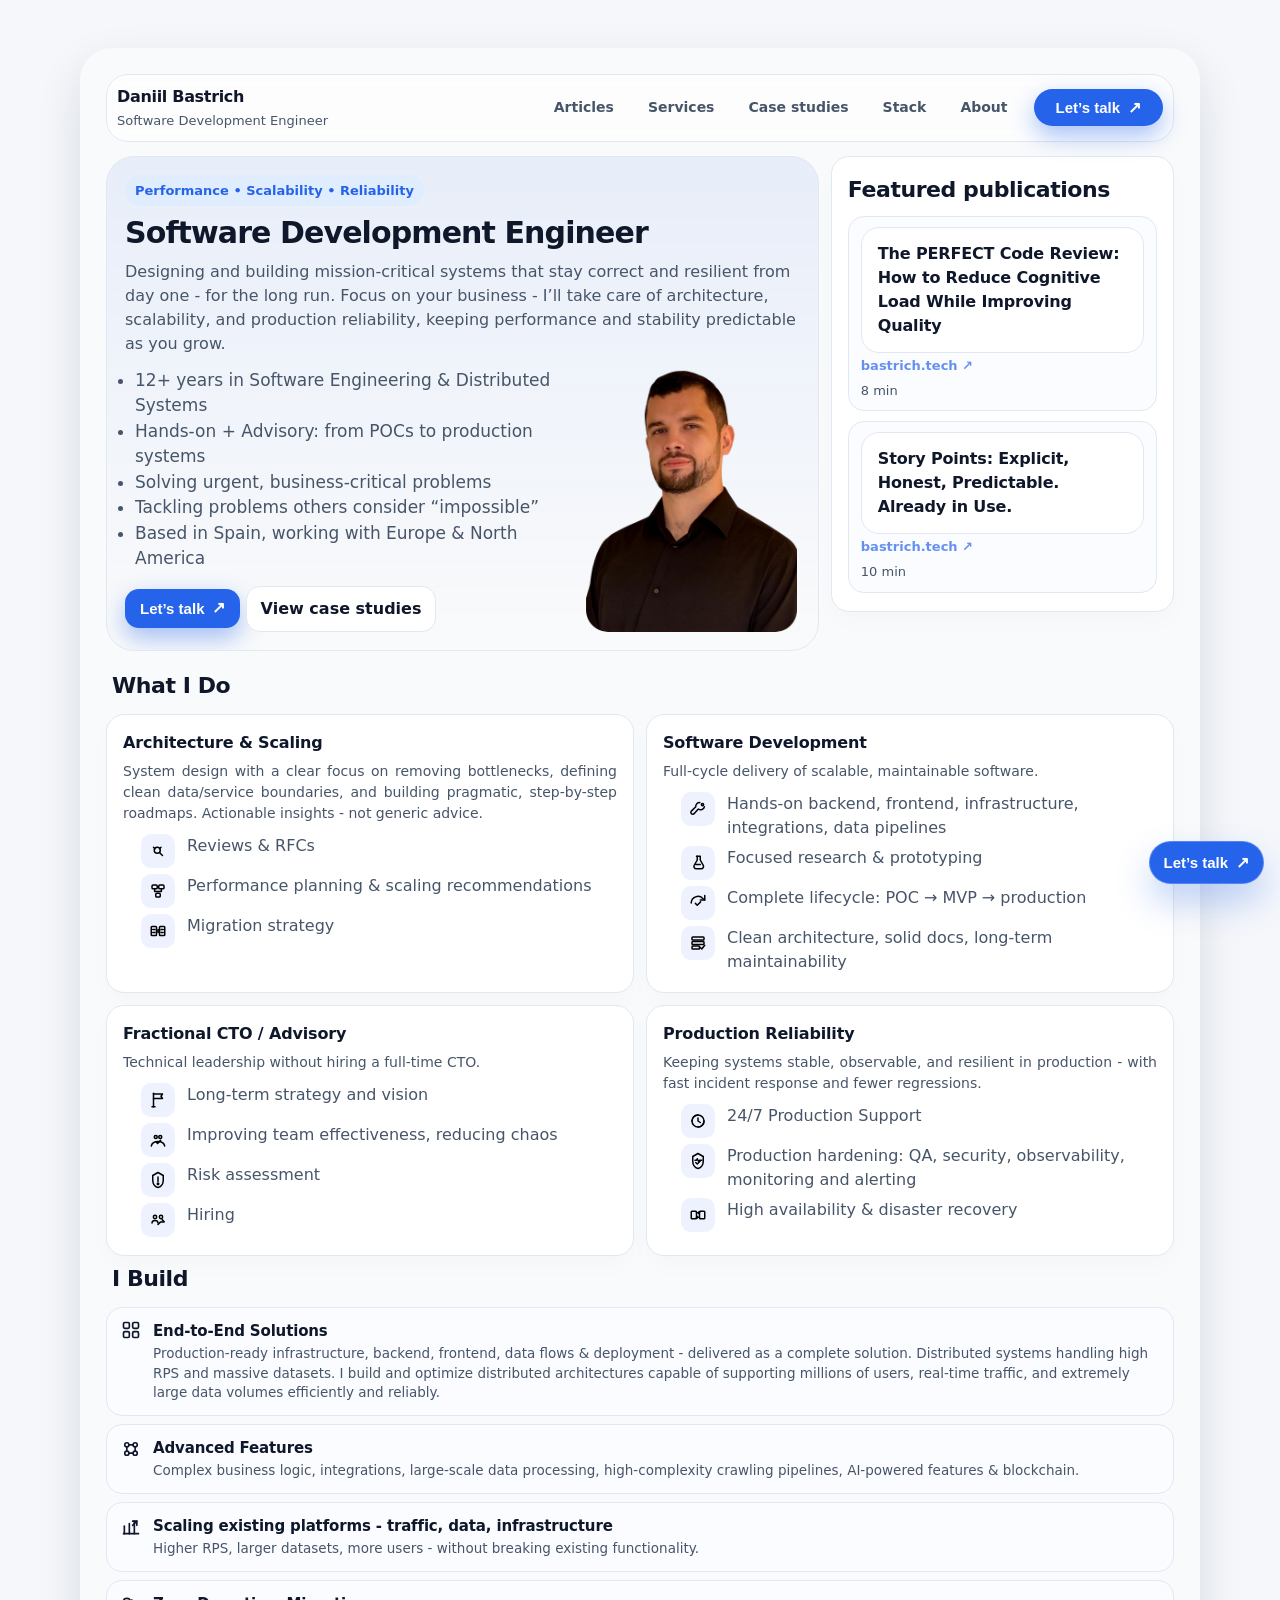
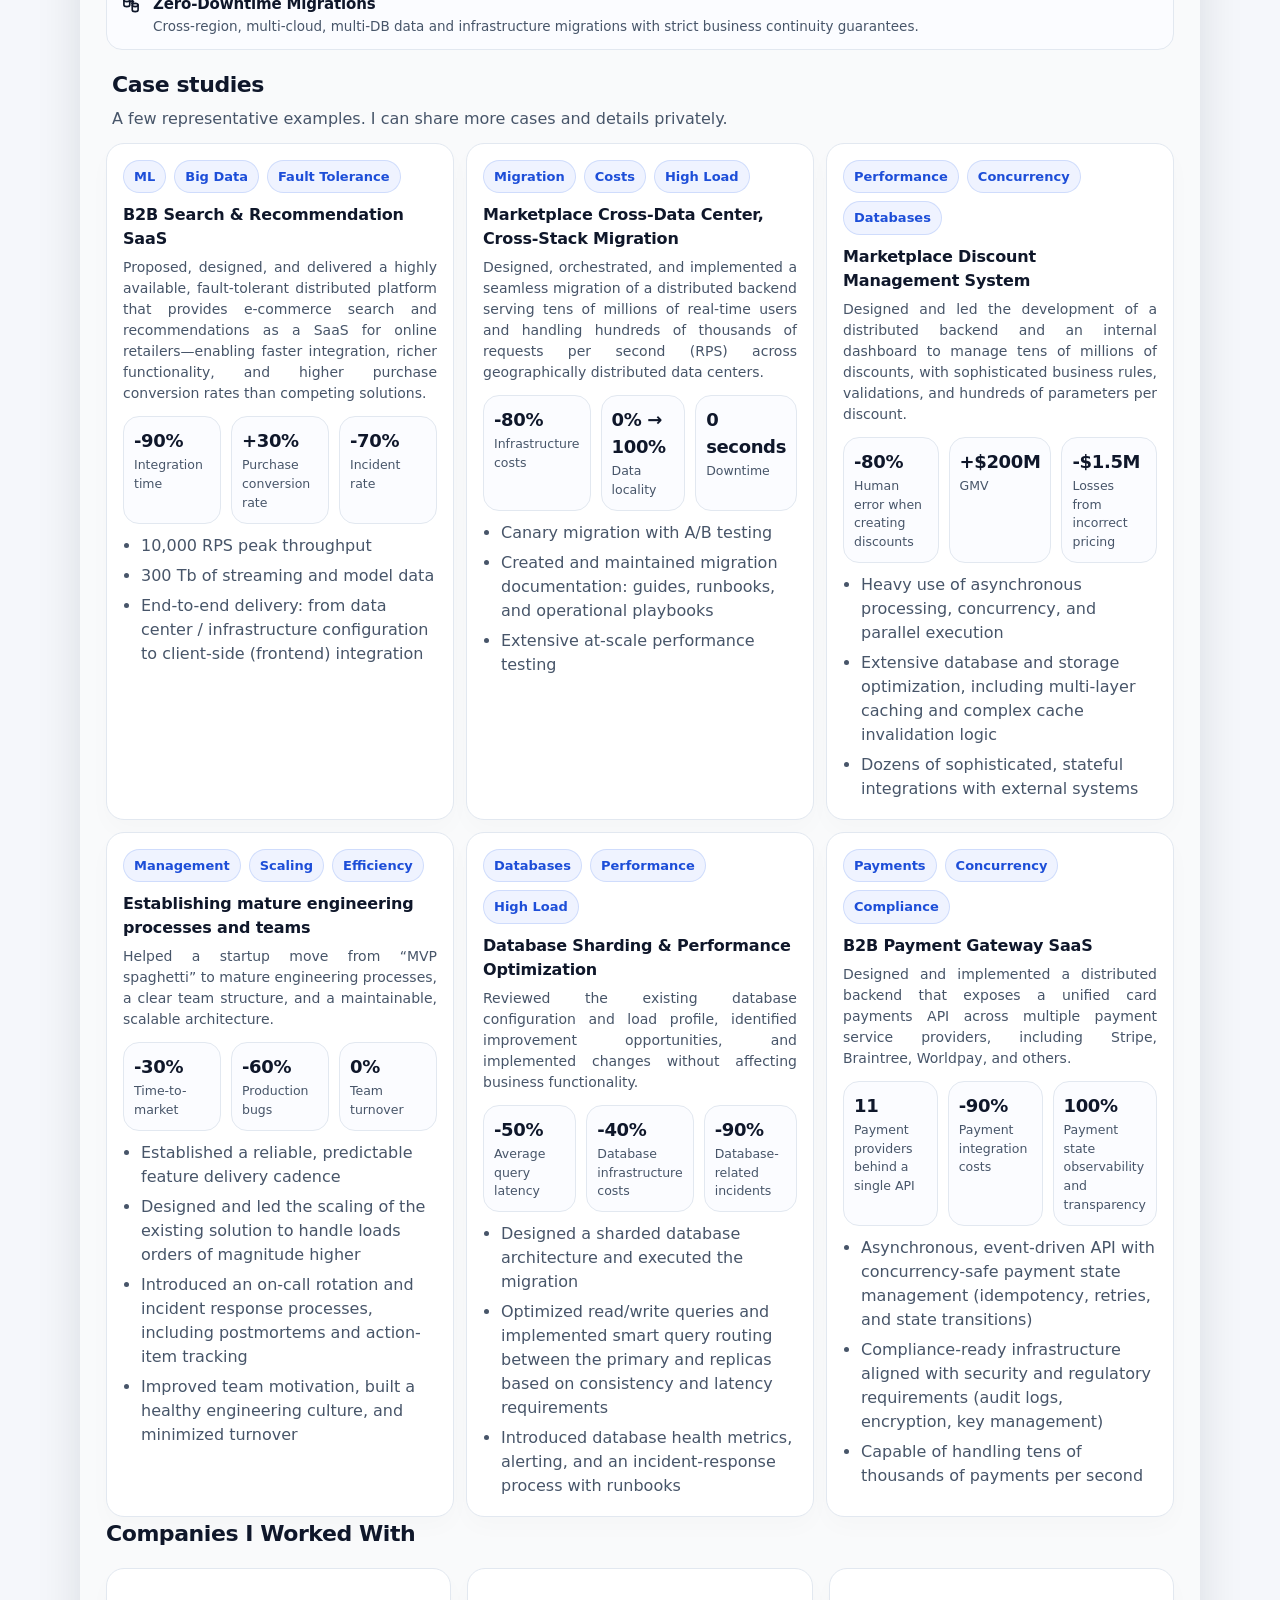
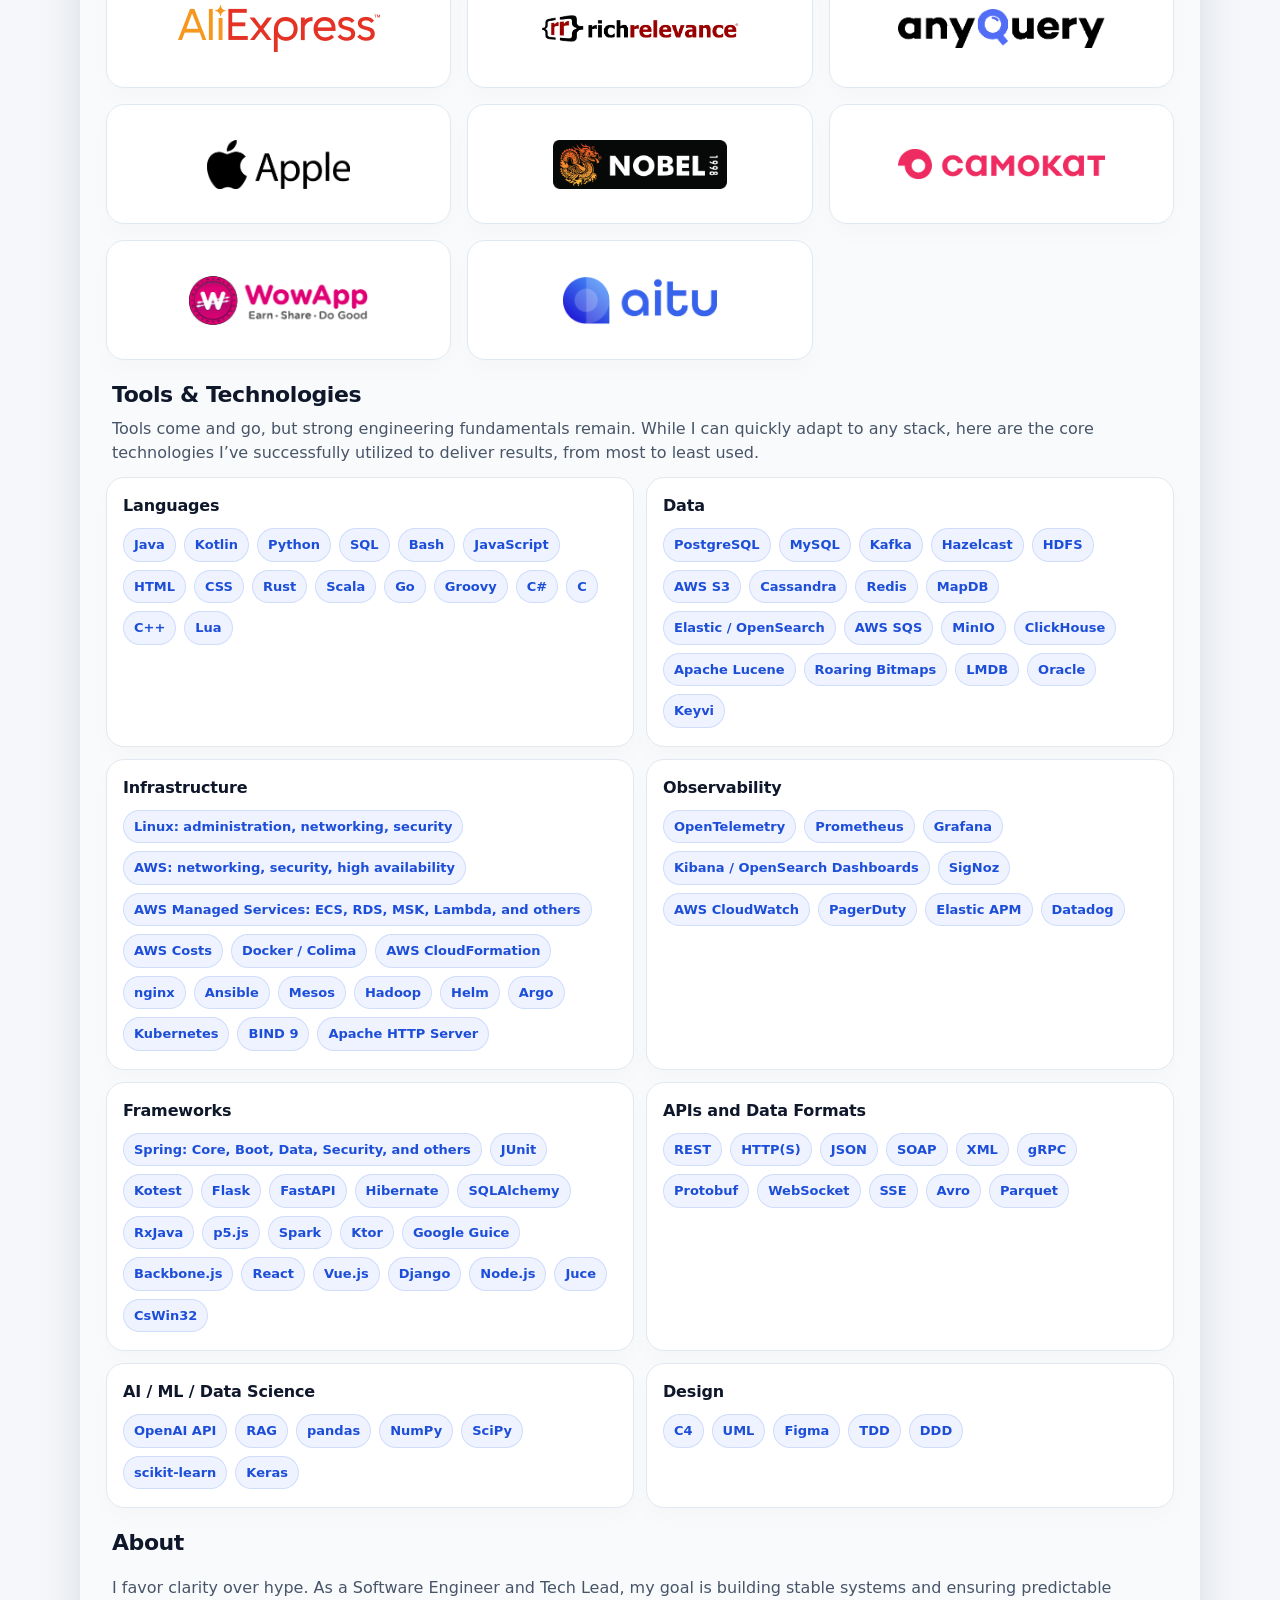
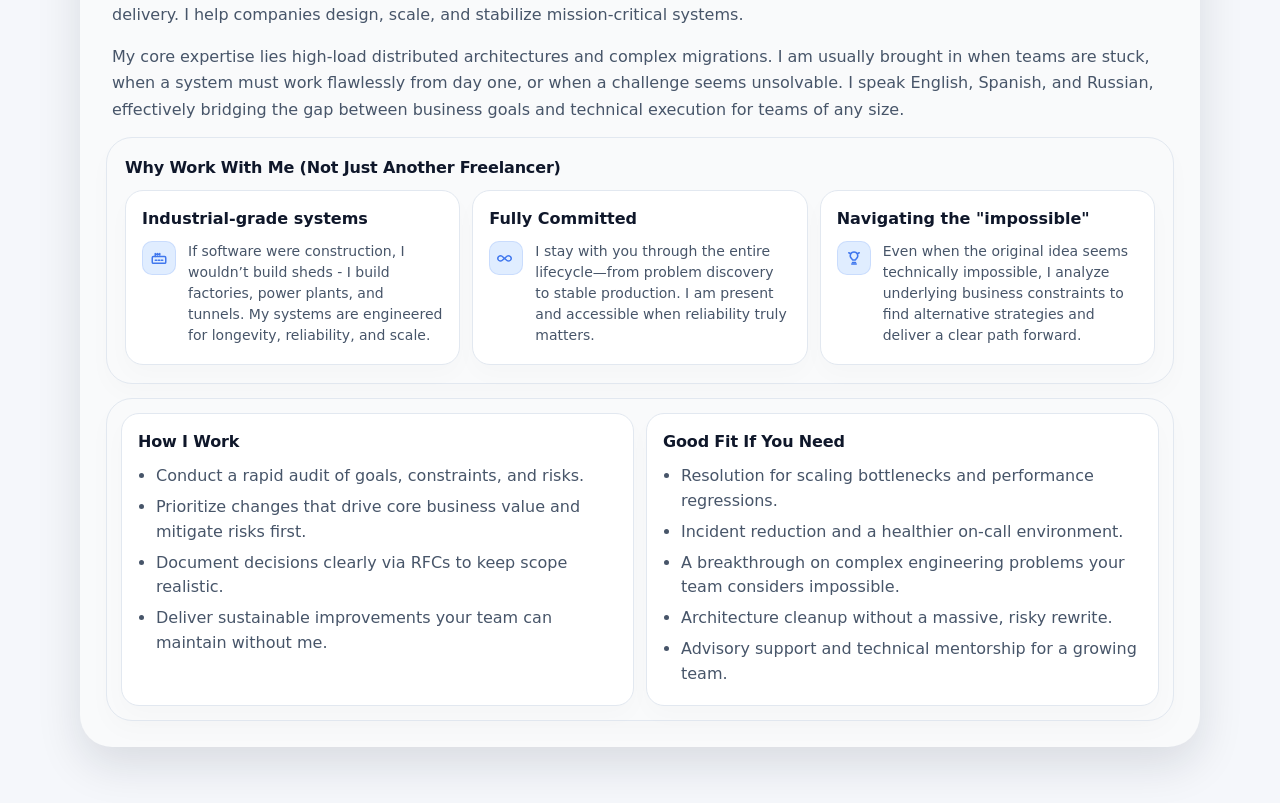
==== index.html @ 88ee59fa "Prepare page for the new article" ====
<!DOCTYPE html>
<html lang="en">
<head>
    <meta charset="UTF-8">

    <!-- Google Tag Manager -->
    <script>(function(w,d,s,l,i){w[l]=w[l]||[];w[l].push({'gtm.start':
            new Date().getTime(),event:'gtm.js'});var f=d.getElementsByTagName(s)[0],
        j=d.createElement(s),dl=l!='dataLayer'?'&l='+l:'';j.async=true;j.src=
        'https://www.googletagmanager.com/gtm.js?id='+i+dl;f.parentNode.insertBefore(j,f);
    })(window,document,'script','dataLayer','GTM-MG7SWW8J');</script>
    <!-- End Google Tag Manager -->
    <script type="application/ld+json">
        {
            "@context": "https://schema.org",
            "@type": "Person",
            "name": "Daniil Bastrich",
            "image": "https://bastrich.tech/sd.png",
            "jobTitle": "Software Development Engineer",
            "url": "https://bastrich.tech",
            "description": "I help companies solve hard engineering problems, deliver robust long-term architecture, and achieve predictable performance and stability as their platforms grow.",
            "knowsAbout": [
                "Software engineering",
                "High-load systems",
                "Distributed systems",
                "Team management",
                "Seamless migrations",
                "Complex business logic"
            ],
            "sameAs": [
                "https://www.linkedin.com/in/daniil-bastrich-311508155/"
            ]
        }
    </script>

    <title>Daniil Bastrich - Software Development Engineer</title>
    <meta name="description" content="I help companies solve hard engineering problems, deliver robust long-term architecture, and achieve predictable performance and stability as their platforms grow.">
    <meta name="keywords" content="daniil bastrich, high-load, highload, software development, engineering, distributed systems, migration, team management">
    <meta property="og:title" content="Daniil Bastrich - Software Development Engineer">
    <meta property="og:description" content="I help companies solve hard engineering problems, deliver robust long-term architecture, and achieve predictable performance and stability as their platforms grow.">
    <meta property="og:image" content="https://bastrich.tech/img/og.png">
    <meta property="og:url" content="https://bastrich.tech">
    <meta property="og:type" content="website">
    <meta property="og:site_name" content="Daniil Bastrich - Software Development Engineer">
    <meta name="twitter:card" content="summary_large_image">
    <meta name="twitter:title" content="Daniil Bastrich - Software Development Engineer">
    <meta name="twitter:description" content="I help companies solve hard engineering problems, deliver robust long-term architecture, and achieve predictable performance and stability as their platforms grow.">
    <meta name="twitter:image" content="https://bastrich.tech/img/og.png">
    <link rel="icon" type="image/svg+xml" href="favicon.svg">
    <link rel="icon" type="image/x-icon" sizes="any" href="favicon.ico">
    <link rel="canonical" href="https://bastrich.tech">
    <meta name="viewport" content="width=device-width, initial-scale=1">
    <link rel="stylesheet" href="css/main/main.css">
</head>
<body>
<!-- Google Tag Manager (noscript) -->
<noscript><iframe src="https://www.googletagmanager.com/ns.html?id=GTM-MG7SWW8J"
                  height="0" width="0" style="display:none;visibility:hidden"></iframe></noscript>
<!-- End Google Tag Manager (noscript) -->
<div class="page">
    <div class="shell">
        <header class="header">
            <a class="brand" href="#top" aria-label="Home">
                <span class="brand__name">Daniil Bastrich</span>
                <span class="brand__role">Software Development Engineer</span>
            </a>

            <nav class="nav" aria-label="Primary">
                <a class="nav__link" href="#articles">Articles</a>
                <a class="nav__link" href="#services">Services</a>
                <a class="nav__link" href="#work">Case studies</a>
                <a class="nav__link" href="#stack">Stack</a>
                <a class="nav__link" href="#about">About</a>
            </nav>

            <div class="header__cta">
                <button class="hero-cta" type="button">
                    <span>Let’s talk</span>
                    <span class="hero-cta-icon">↗</span>
                </button>
            </div>
        </header>

        <main id="top">
            <section class="above-fold">
                <section class="hero" aria-label="Intro">
                    <p class="kicker">Performance • Scalability • Reliability</p>

                    <h1 class="hero__title">
                        Software Development Engineer
                    </h1>

                    <p class="hero__subtitle">
                        Designing and building mission-critical systems that stay correct and resilient from day one - for the long run. Focus on your business - I’ll take care of architecture, scalability, and production reliability, keeping performance and stability predictable as you grow.
                    </p>

                    <div class="hero__row">
                        <ul class="hero__bullets">
                            <li>12+ years in Software Engineering & Distributed Systems</li>
                            <li>Hands-on + Advisory: from POCs to production systems</li>
                            <li>Solving urgent, business-critical problems</li>
                            <li>Tackling problems others consider “impossible”</li>
                            <li>Based in Spain, working with Europe & North America</li>
                        </ul>

                        <div class="hero__actions">
                            <button class="btn hero-cta header__cta">
                                <span>Let’s talk</span>
                                <span class="hero-cta-icon">↗</span>
                            </button>
                            <a class="btn btn--ghost" href="#work">View case studies</a>
                        </div>

                        <aside class="hero-side">
                            <img src="img/photo.png" alt="Daniil Bastrich">
                        </aside>
                    </div>
                </section>

                <aside class="featured" id="articles" aria-label="Featured articles">
                    <div class="card card--tight">
                        <div class="section-head section-head--tight">
                            <h2 class="section-title">Featured publications</h2>
                        </div>


                        <ol class="article-list">
                            <li class="article-item">
                                <a href="https://bastrich.tech/perfect-code-review/">
                                    <div class="article-link">
                                        The PERFECT Code Review: How to Reduce Cognitive Load While Improving Quality
                                    </div>
                                    <span class="article-link-platform">bastrich.tech ↗</span>
                                    <div class="article-meta">8 min</div>
                                </a>
                            </li>
                            <li class="article-item">
                                <a href="https://bastrich.tech/story-points/">
                                    <div class="article-link">
                                        Story Points: Explicit, Honest, Predictable. Already in Use.
                                    </div>
                                    <span class="article-link-platform">bastrich.tech ↗</span>
                                    <div class="article-meta">10 min</div>
                                </a>
                            </li>
                        </ol>
                    </div>
                </aside>
            </section>

            <section class="section" id="services" aria-label="Services">
                <div class="section-head">
                    <h2 class="section-title">What I Do</h2>

                </div>

                <div class="grid grid--services">
                    <article class="card">
                        <h3 class="card-title">Architecture & Scaling</h3>
                        <p class="card-text">
                            System design with a clear focus on removing bottlenecks, defining clean data/service boundaries, and building pragmatic, step-by-step roadmaps. Actionable insights - not generic advice.
                        </p>
                        <ul class="service-list">
                            <li class="service-icon-1">Reviews & RFCs</li>
                            <li class="service-icon-2">Performance planning & scaling recommendations</li>
                            <li class="service-icon-3">Migration strategy</li>
                        </ul>
                    </article>

                    <article class="card">
                        <h3 class="card-title">Software Development</h3>
                        <p class="card-text">
                            Full-cycle delivery of scalable, maintainable software.
                        </p>
                        <ul class="service-list">
                            <li class="service-icon-4">Hands‑on backend, frontend, infrastructure, integrations, data pipelines</li>
                            <li class="service-icon-5">Focused research & prototyping</li>
                            <li class="service-icon-6">Complete lifecycle: POC → MVP → production</li>
                            <li class="service-icon-7">Clean architecture, solid docs, long‑term maintainability  </li>

                        </ul>
                    </article>

                    <article class="card">
                        <h3 class="card-title">Fractional CTO / Advisory</h3>
                        <p class="card-text">
                            Technical leadership without hiring a full-time CTO.
                        </p>
                        <ul class="service-list">
                            <li class="service-icon-8">Long-term strategy and vision</li>
                            <li class="service-icon-9">Improving team effectiveness, reducing chaos</li>
                            <li class="service-icon-10">Risk assessment</li>
                            <li class="service-icon-11">Hiring</li>
                        </ul>
                    </article>

                    <article class="card">
                        <h3 class="card-title">Production Reliability</h3>
                        <p class="card-text">
                            Keeping systems stable, observable, and resilient in production - with fast incident response and fewer regressions.
                        </p>
                        <ul class="service-list">
                            <li class="service-icon-12">24/7 Production Support</li>
                            <li class="service-icon-13">Production hardening: QA, security, observability, monitoring and alerting</li>
                            <li class="service-icon-14">High availability & disaster recovery</li>
                        </ul>
                    </article>




                </div>
            </section>

            <section id="i-build">
                <div class="section-head">
                    <h2 class="section-title">I Build</h2>
                </div>
                <ul class="build-list">
                    <li class="build-item">
                        <div class="build-body">
                            <svg width="20" height="20" viewBox="0 0 24 24" fill="none"
                                 xmlns="http://www.w3.org/2000/svg"
                                 stroke="currentColor" stroke-width="2" stroke-linecap="round" stroke-linejoin="round">
                                <rect x="3" y="3" width="7" height="7" rx="1.5" />
                                <rect x="14" y="3" width="7" height="7" rx="1.5" />
                                <rect x="3" y="14" width="7" height="7" rx="1.5" />
                                <rect x="14" y="14" width="7" height="7" rx="1.5" />
                            </svg>


                        </div>
                        <div class="build-body">
                            <strong>End-to-End Solutions</strong>
                            <span class="build-desc">Production-ready infrastructure, backend, frontend, data flows & deployment - delivered as a complete solution. Distributed systems handling high RPS and massive datasets. I build and optimize distributed architectures capable of supporting millions of users, real-time traffic, and extremely large data volumes efficiently and reliably.</span>
                        </div>
                    </li>
                    <li class="build-item">
                        <div class="build-icon">
                            <svg width="20" height="20" viewBox="0 0 24 24" fill="none"
                                 xmlns="http://www.w3.org/2000/svg"
                                 stroke="currentColor" stroke-width="2" stroke-linecap="round" stroke-linejoin="round">
                                <circle cx="7" cy="7" r="2.5" />
                                <circle cx="17" cy="7" r="2.5" />
                                <circle cx="7" cy="17" r="2.5" />
                                <circle cx="17" cy="17" r="2.5" />
                                <line x1="9.5" y1="7" x2="14.5" y2="7" />
                                <line x1="7" y1="9.5" x2="7" y2="14.5" />
                                <line x1="9.5" y1="17" x2="14.5" y2="17" />
                                <line x1="17" y1="9.5" x2="17" y2="14.5" />
                            </svg>



                        </div>
                        <div class="build-body">
                            <strong>Advanced Features</strong>
                            <span class="build-desc">Complex business logic, integrations, large-scale data processing, high-complexity crawling pipelines, AI-powered features & blockchain.</span>
                        </div>
                    </li>
                    <li class="build-item">
                        <div class="build-icon">
                            <svg width="20" height="20" viewBox="0 0 24 24" fill="none"
                                 xmlns="http://www.w3.org/2000/svg"
                                 stroke="currentColor" stroke-width="2" stroke-linecap="round" stroke-linejoin="round">
                                <path d="M4 20V11" />
                                <path d="M10 20V8" />
                                <path d="M16 20V5" />
                                <path d="M3 20H21" />
                                <path d="M14 5h5v5" />
                                <path d="M14 10l5-5" />
                            </svg>




                        </div>
                        <div class="build-body">
                            <strong>Scaling existing platforms - traffic, data, infrastructure</strong>
                            <span class="build-desc">Higher RPS, larger datasets, more users - without breaking existing functionality.</span>
                        </div>
                    </li>
                    <li class="build-item">
                        <div class="build-icon">
                            <svg width="20" height="20" viewBox="0 0 24 24" fill="none"
                                 xmlns="http://www.w3.org/2000/svg"
                                 stroke="currentColor" stroke-width="2" stroke-linecap="round" stroke-linejoin="round">
                                <!-- левая БД -->
                                <ellipse cx="7" cy="6" rx="3.5" ry="2" />
                                <path d="M3.5 6v6c0 1.1 1.6 2 3.5 2s3.5-.9 3.5-2V6" />
                                <!-- правая БД -->
                                <ellipse cx="17" cy="12" rx="3.5" ry="2" />
                                <path d="M13.5 12v6c0 1.1 1.6 2 3.5 2s3.5-.9 3.5-2v-6" />
                                <!-- стрелка миграции -->
                                <path d="M11 8h3" />
                                <path d="M13 6l2 2-2 2" />
                            </svg>


                        </div>
                        <div class="build-body">
                            <strong>Zero-Downtime Migrations</strong>
                            <span class="build-desc">Cross-region, multi-cloud, multi-DB data and infrastructure migrations with strict business continuity guarantees.</span>
                        </div>
                    </li>
                </ul>
            </section>

            <!-- Case studies / Projects -->
            <section class="section" id="work" aria-label="Case studies">
                <div class="section-head">
                    <h2 class="section-title">Case studies</h2>
                    <p class="section-subtitle">
                        A few representative examples. I can share more cases and details privately.
                    </p>
                </div>

                <div class="grid grid--work">
                    <article class="card work-card">
                        <div class="work-top">
                            <span class="pill">ML</span>
                            <span class="pill">Big Data</span>
                            <span class="pill">Fault Tolerance</span>
                        </div>
                        <h3 class="card-title">B2B Search & Recommendation SaaS</h3>
                        <p class="card-text">
                            Proposed, designed, and delivered a highly available, fault-tolerant distributed platform that provides e-commerce search and recommendations as a SaaS for online retailers—enabling faster integration, richer functionality, and higher purchase conversion rates than competing solutions.
                        </p>

                        <div class="metrics">
                            <div class="metric">
                                <div class="metric__value">-90%</div>
                                <div class="metric__label">Integration time</div>
                            </div>
                            <div class="metric">
                                <div class="metric__value">+30%</div>
                                <div class="metric__label">Purchase conversion rate</div>
                            </div>
                            <div class="metric">
                                <div class="metric__value">-70%</div>
                                <div class="metric__label">Incident rate</div>
                            </div>
                        </div>

                        <ul class="mini-list">
                            <li>10,000 RPS peak throughput</li>
                            <li>300 Tb of streaming and model data</li>
                            <li>End-to-end delivery: from data center / infrastructure configuration to client-side (frontend) integration</li>
                        </ul>
                    </article>

                    <article class="card work-card">
                        <div class="work-top">
                            <span class="pill">Migration</span>
                            <span class="pill">Costs</span>
                            <span class="pill">High Load</span>
                        </div>
                        <h3 class="card-title">Marketplace Cross-Data Center, Cross-Stack Migration</h3>
                        <p class="card-text">
                            Designed, orchestrated, and implemented a seamless migration of a distributed backend serving tens of millions of real-time users and handling hundreds of thousands of requests per second (RPS) across geographically distributed data centers.
                        </p>

                        <div class="metrics">
                            <div class="metric">
                                <div class="metric__value">-80%</div>
                                <div class="metric__label">Infrastructure costs</div>
                            </div>
                            <div class="metric">
                                <div class="metric__value">0% → 100%</div>
                                <div class="metric__label">Data locality</div>
                            </div>
                            <div class="metric">
                                <div class="metric__value">0 seconds</div>
                                <div class="metric__label">Downtime</div>
                            </div>
                        </div>

                        <ul class="mini-list">
                            <li>Canary migration with A/B testing</li>
                            <li>Created and maintained migration documentation: guides, runbooks, and operational playbooks</li>
                            <li>Extensive at-scale performance testing</li>
                        </ul>
                    </article>

                    <article class="card work-card">
                        <div class="work-top">
                            <span class="pill">Performance</span>
                            <span class="pill">Concurrency</span>
                            <span class="pill">Databases</span>
                        </div>
                        <h3 class="card-title">Marketplace Discount Management System</h3>
                        <p class="card-text">
                            Designed and led the development of a distributed backend and an internal dashboard to manage tens of millions of discounts, with sophisticated business rules, validations, and hundreds of parameters per discount.
                        </p>

                        <div class="metrics">
                            <div class="metric">
                                <div class="metric__value">-80%</div>
                                <div class="metric__label">Human error when creating discounts</div>
                            </div>
                            <div class="metric">
                                <div class="metric__value">+$200M</div>
                                <div class="metric__label">GMV</div>
                            </div>
                            <div class="metric">
                                <div class="metric__value">-$1.5M</div>
                                <div class="metric__label">Losses from incorrect pricing</div>
                            </div>
                        </div>

                        <ul class="mini-list">
                            <li>Heavy use of asynchronous processing, concurrency, and parallel execution</li>
                            <li>Extensive database and storage optimization, including multi-layer caching and complex cache invalidation logic  </li>
                            <li>Dozens of sophisticated, stateful integrations with external systems</li>
                        </ul>
                    </article>

                    <article class="card work-card">
                        <div class="work-top">
                            <span class="pill">Management</span>
                            <span class="pill">Scaling</span>
                            <span class="pill">Efficiency</span>
                        </div>
                        <h3 class="card-title">Establishing mature engineering processes and teams</h3>
                        <p class="card-text">
                            Helped a startup move from “MVP spaghetti” to mature engineering processes, a clear team structure, and a maintainable, scalable architecture.
                        </p>

                        <div class="metrics">
                            <div class="metric">
                                <div class="metric__value">-30%</div>
                                <div class="metric__label">Time-to-market</div>
                            </div>
                            <div class="metric">
                                <div class="metric__value">-60%</div>
                                <div class="metric__label">Production bugs</div>
                            </div>
                            <div class="metric">
                                <div class="metric__value">0%</div>
                                <div class="metric__label">Team turnover</div>
                            </div>
                        </div>

                        <ul class="mini-list">
                            <li>Established a reliable, predictable feature delivery cadence  </li>
                            <li>Designed and led the scaling of the existing solution to handle loads orders of magnitude higher</li>
                            <li>Introduced an on-call rotation and incident response processes, including postmortems and action-item tracking</li>
                            <li>Improved team motivation, built a healthy engineering culture, and minimized turnover</li>
                        </ul>
                    </article>

                    <article class="card work-card">
                        <div class="work-top">
                            <span class="pill">Databases</span>
                            <span class="pill">Performance</span>
                            <span class="pill">High Load</span>
                        </div>
                        <h3 class="card-title">Database Sharding & Performance Optimization</h3>
                        <p class="card-text">
                            Reviewed the existing database configuration and load profile, identified improvement opportunities, and implemented changes without affecting business functionality.
                        </p>

                        <div class="metrics">
                            <div class="metric">
                                <div class="metric__value">-50%</div>
                                <div class="metric__label">Average query latency</div>
                            </div>
                            <div class="metric">
                                <div class="metric__value">-40%</div>
                                <div class="metric__label">Database infrastructure costs</div>
                            </div>
                            <div class="metric">
                                <div class="metric__value">-90%</div>
                                <div class="metric__label">Database-related incidents</div>
                            </div>
                        </div>

                        <ul class="mini-list">
                            <li>Designed a sharded database architecture and executed the migration</li>
                            <li>Optimized read/write queries and implemented smart query routing between the primary and replicas based on consistency and latency requirements</li>
                            <li>Introduced database health metrics, alerting, and an incident-response process with runbooks</li>
                        </ul>
                    </article>

                    <article class="card work-card">
                        <div class="work-top">
                            <span class="pill">Payments</span>
                            <span class="pill">Concurrency</span>
                            <span class="pill">Compliance</span>
                        </div>
                        <h3 class="card-title">B2B Payment Gateway SaaS</h3>
                        <p class="card-text">
                            Designed and implemented a distributed backend that exposes a unified card payments API across multiple payment service providers, including Stripe, Braintree, Worldpay, and others.
                        </p>

                        <div class="metrics">
                            <div class="metric">
                                <div class="metric__value">11</div>
                                <div class="metric__label">Payment providers behind a single API</div>
                            </div>
                            <div class="metric">
                                <div class="metric__value">-90%</div>
                                <div class="metric__label">Payment integration costs</div>
                            </div>
                            <div class="metric">
                                <div class="metric__value">100%</div>
                                <div class="metric__label">Payment state observability and transparency</div>
                            </div>
                        </div>

                        <ul class="mini-list">
                            <li>Asynchronous, event-driven API with concurrency-safe payment state management (idempotency, retries, and state transitions)</li>
                            <li>Compliance-ready infrastructure aligned with security and regulatory requirements (audit logs, encryption, key management)</li>
                            <li>Capable of handling tens of thousands of payments per second</li>
                        </ul>
                    </article>

                </div>

            </section>

            <section id="projects">
                <h2 class="section-title">Companies I Worked With</h2>

                <div class="companies-grid">
                    <a class="company-card"
                       href="https://aliexpress.com"
                       target="_blank"
                       rel="nofollow noopener noreferrer"
                       referrerpolicy="no-referrer">
                        <div class="company-logo">
                            <img src="img/company1.png" alt="Company 1">
                        </div>
                    </a>
                    <a class="company-card"
                       href="https://richrelevance.com"
                       target="_blank"
                       rel="nofollow noopener noreferrer"
                       referrerpolicy="no-referrer">
                        <div class="company-logo">
                            <img src="img/company2.png" alt="Company 1">
                        </div>
                    </a>
                    <a class="company-card"
                       href="https://anyquery.diginetica.com"
                       target="_blank"
                       rel="nofollow noopener noreferrer"
                       referrerpolicy="no-referrer">
                        <div class="company-logo">
                            <img src="img/company3.png" alt="Company 1">
                        </div>
                    </a>
                    <a class="company-card"
                       href="https://apple.com"
                       target="_blank"
                       rel="nofollow noopener noreferrer"
                       referrerpolicy="no-referrer">
                        <div class="company-logo">
                            <img src="img/company4.png" alt="Company 1">
                        </div>
                    </a>
                    <a class="company-card"
                       href="https://nobelglobe.com"
                       target="_blank"
                       rel="nofollow noopener noreferrer"
                       referrerpolicy="no-referrer">
                        <div class="company-logo">
                            <img src="img/company5.png" alt="Company 1">
                        </div>
                    </a>
                    <a class="company-card"
                       href="https://samokat.ru"
                       target="_blank"
                       rel="nofollow noopener noreferrer"
                       referrerpolicy="no-referrer">
                        <div class="company-logo">
                            <img src="img/company6.png" alt="Company 1">
                        </div>
                    </a>
                    <a class="company-card"
                       href="https://wowapp.com"
                       target="_blank"
                       rel="nofollow noopener noreferrer"
                       referrerpolicy="no-referrer">
                        <div class="company-logo">
                            <img src="img/company7.png" alt="Company 1">
                        </div>
                    </a>
                    <a class="company-card"
                       href="https://aitu.io"
                       target="_blank"
                       rel="nofollow noopener noreferrer"
                       referrerpolicy="no-referrer">
                        <div class="company-logo">
                            <img src="img/company8.png" alt="Company 1">
                        </div>
                    </a>
                </div>
            </section>

            <!-- Tech stack -->
            <section class="section" id="stack" aria-label="Tech stack">
                <div class="section-head">
                    <h2 class="section-title">Tools & Technologies</h2>
                    <p class="section-subtitle">
                        Tools come and go, but strong engineering fundamentals remain. While I can quickly adapt to any stack, here are the core technologies I’ve successfully utilized to deliver results, from most to least used.
                    </p>
                </div>

                <div class="grid grid--stack">
                    <article class="card">
                        <h3 class="card-title">Languages</h3>
                        <div class="pill-row">
                            <span class="pill">Java</span>
                            <span class="pill">Kotlin</span>
                            <span class="pill">Python</span>
                            <span class="pill">SQL</span>
                            <span class="pill">Bash</span>
                            <span class="pill">JavaScript</span>
                            <span class="pill">HTML</span>
                            <span class="pill">CSS</span>
                            <span class="pill">Rust</span>
                            <span class="pill">Scala</span>
                            <span class="pill">Go</span>
                            <span class="pill">Groovy</span>
                            <span class="pill">C#</span>
                            <span class="pill">C</span>
                            <span class="pill">C++</span>
                            <span class="pill">Lua</span>
                        </div>
                    </article>

                    <article class="card">
                        <h3 class="card-title">Data</h3>
                        <div class="pill-row">
                            <span class="pill">PostgreSQL</span>
                            <span class="pill">MySQL</span>
                            <span class="pill">Kafka</span>
                            <span class="pill">Hazelcast</span>
                            <span class="pill">HDFS</span>
                            <span class="pill">AWS S3</span>
                            <span class="pill">Cassandra</span>
                            <span class="pill">Redis</span>
                            <span class="pill">MapDB</span>
                            <span class="pill">Elastic / OpenSearch</span>
                            <span class="pill">AWS SQS</span>
                            <span class="pill">MinIO</span>
                            <span class="pill">ClickHouse</span>
                            <span class="pill">Apache Lucene</span>
                            <span class="pill">Roaring Bitmaps</span>
                            <span class="pill">LMDB</span>
                            <span class="pill">Oracle</span>
                            <span class="pill">Keyvi</span>
                        </div>
                    </article>

                    <article class="card">
                        <h3 class="card-title">Infrastructure</h3>
                        <div class="pill-row">
                            <span class="pill">Linux: administration, networking, security</span>
                            <span class="pill">AWS: networking, security, high availability</span>
                            <span class="pill">AWS Managed Services: ECS, RDS, MSK, Lambda, and others</span>
                            <span class="pill">AWS Costs</span>
                            <span class="pill">Docker / Colima</span>
                            <span class="pill">AWS CloudFormation</span>
                            <span class="pill">nginx</span>
                            <span class="pill">Ansible</span>
                            <span class="pill">Mesos</span>
                            <span class="pill">Hadoop</span>
                            <span class="pill">Helm</span>
                            <span class="pill">Argo</span>
                            <span class="pill">Kubernetes</span>
                            <span class="pill">BIND 9</span>
                            <span class="pill">Apache HTTP Server</span>
                        </div>
                    </article>

                    <article class="card">
                        <h3 class="card-title">Observability</h3>
                        <div class="pill-row">
                            <span class="pill">OpenTelemetry</span>
                            <span class="pill">Prometheus</span>
                            <span class="pill">Grafana</span>
                            <span class="pill">Kibana / OpenSearch Dashboards</span>
                            <span class="pill">SigNoz</span>
                            <span class="pill">AWS CloudWatch</span>
                            <span class="pill">PagerDuty</span>
                            <span class="pill">Elastic APM</span>
                            <span class="pill">Datadog</span>
                        </div>
                    </article>

                    <article class="card">
                        <h3 class="card-title">Frameworks</h3>
                        <div class="pill-row">
                            <span class="pill">Spring: Core, Boot, Data, Security, and others</span>
                            <span class="pill">JUnit</span>
                            <span class="pill">Kotest</span>
                            <span class="pill">Flask</span>
                            <span class="pill">FastAPI</span>
                            <span class="pill">Hibernate</span>
                            <span class="pill">SQLAlchemy</span>
                            <span class="pill">RxJava</span>
                            <span class="pill">p5.js</span>
                            <span class="pill">Spark</span>
                            <span class="pill">Ktor</span>
                            <span class="pill">Google Guice</span>
                            <span class="pill">Backbone.js</span>
                            <span class="pill">React</span>
                            <span class="pill">Vue.js</span>
                            <span class="pill">Django</span>
                            <span class="pill">Node.js</span>
                            <span class="pill">Juce</span>
                            <span class="pill">CsWin32</span>
                        </div>
                    </article>

                    <article class="card">
                        <h3 class="card-title">APIs and Data Formats</h3>
                        <div class="pill-row">
                            <span class="pill">REST</span>
                            <span class="pill">HTTP(S)</span>
                            <span class="pill">JSON</span>
                            <span class="pill">SOAP</span>
                            <span class="pill">XML</span>
                            <span class="pill">gRPC</span>
                            <span class="pill">Protobuf</span>
                            <span class="pill">WebSocket</span>
                            <span class="pill">SSE</span>
                            <span class="pill">Avro</span>
                            <span class="pill">Parquet</span>
                        </div>
                    </article>

                    <article class="card">
                        <h3 class="card-title">AI / ML / Data Science</h3>
                        <div class="pill-row">
                            <span class="pill">OpenAI API</span>
                            <span class="pill">RAG</span>
                            <span class="pill">pandas</span>
                            <span class="pill">NumPy</span>
                            <span class="pill">SciPy</span>
                            <span class="pill">scikit-learn</span>
                            <span class="pill">Keras</span>
                        </div>
                    </article>

                    <article class="card">
                        <h3 class="card-title">Design</h3>
                        <div class="pill-row">
                            <span class="pill">C4</span>
                            <span class="pill">UML</span>
                            <span class="pill">Figma</span>
                            <span class="pill">TDD</span>
                            <span class="pill">DDD</span>
                        </div>
                    </article>
                </div>
            </section>

            <section class="section section--about" id="about" aria-label="About">
                <header class="section-head section-head--about">
                    <h2 class="section-title">About</h2>

                    <p class="section-subtitle">
                        I favor clarity over hype. As a Software Engineer and Tech Lead, my goal is building stable systems and ensuring predictable delivery. I help companies design, scale, and stabilize mission-critical systems.
                    </p>

                    <p class="section-subtitle">
                        My core expertise lies high-load distributed architectures and complex migrations. I am usually brought in when teams are stuck, when a system must work flawlessly from day one, or when a challenge seems unsolvable. I speak English, Spanish, and Russian, effectively bridging the gap between business goals and technical execution for teams of any size.
                    </p>
                </header>

                <div class="about-block" id="advantages" aria-label="Why Work With Me">
                    <h3 class="about-block-title">Why Work With Me (Not Just Another Freelancer)</h3>

                    <div class="grid grid--work about-advantages-grid">
                        <article class="card about-card">
                            <h3>Industrial-grade systems</h3>
                            <div class="card-body about-card-body">
                                <div class="card-icon about-card-icon" aria-hidden="true">
                                    <svg width="20" height="20" viewBox="0 0 24 24" fill="none"
                                         xmlns="http://www.w3.org/2000/svg"
                                         stroke="currentColor" stroke-width="2" stroke-linecap="round" stroke-linejoin="round">
                                        <rect x="3" y="10" width="18" height="9" rx="1.5" />
                                        <path d="M7 10V6l3 2V6l3 2V6" />
                                        <path d="M7 15h2" />
                                        <path d="M11 15h2" />
                                        <path d="M15 15h2" />
                                    </svg>
                                </div>
                                <p>
                                    If software were construction, I wouldn’t build sheds - I build factories, power plants, and tunnels. My systems are engineered for longevity, reliability, and scale.
                                </p>
                            </div>
                        </article>

                        <article class="card about-card">
                            <h3>Fully Committed</h3>
                            <div class="card-body about-card-body">
                                <div class="card-icon about-card-icon" aria-hidden="true">
                                    <svg width="20" height="20" viewBox="0 0 24 24" fill="none"
                                         xmlns="http://www.w3.org/2000/svg"
                                         stroke="currentColor" stroke-width="2" stroke-linecap="round" stroke-linejoin="round">
                                        <path d="M5 9c2 0 3 2 5 3.5C12 14 13 16 15 16c2 0 4-1.5 4-3.5S17 9 15 9c-2 0-3 2-5 3.5C8 14 7 16 5 16c-2 0-4-1.5-4-3.5S3 9 5 9z" />
                                    </svg>
                                </div>
                                <p>
                                    I stay with you through the entire lifecycle—from problem discovery to stable production. I am present and accessible when reliability truly matters.
                                </p>
                            </div>
                        </article>

                        <article class="card about-card">
                            <h3>Navigating the "impossible"</h3>
                            <div class="card-body about-card-body">
                                <div class="card-icon about-card-icon" aria-hidden="true">
                                    <svg width="20" height="20" viewBox="0 0 24 24" fill="none"
                                         xmlns="http://www.w3.org/2000/svg"
                                         stroke="currentColor" stroke-width="2" stroke-linecap="round" stroke-linejoin="round">
                                        <path d="M9 20h6" />
                                        <path d="M10 18h4" />
                                        <path d="M12 4a5 5 0 0 0-3 9l1 1.5h4l1-1.5a5 5 0 0 0-3-9z" />
                                        <path d="M5 5l2 1" />
                                        <path d="M19 5l-2 1" />
                                    </svg>
                                </div>
                                <p>
                                    Even when the original idea seems technically impossible, I analyze underlying business constraints to find alternative strategies and deliver a clear path forward.
                                </p>
                            </div>
                        </article>
                    </div>
                </div>

                <div class="about-block about-block--compact" aria-label="How I Work and Good Fit">
                    <div class="grid grid--about about-stack">
                        <article class="card about-card">
                            <h3 class="card-title">How I Work</h3>
                            <ul class="about-mini-list">
                                <li>Conduct a rapid audit of goals, constraints, and risks.</li>
                                <li>Prioritize changes that drive core business value and mitigate risks first.</li>
                                <li>Document decisions clearly via RFCs to keep scope realistic.</li>
                                <li>Deliver sustainable improvements your team can maintain without me.</li>
                            </ul>
                        </article>

                        <article class="card about-card">
                            <h3 class="card-title">Good Fit If You Need</h3>
                            <ul class="about-mini-list">
                                <li>Resolution for scaling bottlenecks and performance regressions.</li>
                                <li>Incident reduction and a healthier on-call environment.</li>
                                <li>A breakthrough on complex engineering problems your team considers impossible.</li>
                                <li>Architecture cleanup without a massive, risky rewrite.</li>
                                <li>Advisory support and technical mentorship for a growing team.</li>
                            </ul>
                        </article>
                    </div>
                </div>
            </section>
        </main>
    </div>
</div>

<button class="sticky-cta hero-cta header__cta">
    <span>Let’s talk</span>
    <span class="hero-cta-icon">↗</span>
</button>

<div class="contact-modal-backdrop" id="contact-modal">
    <div class="contact-modal" role="dialog" aria-modal="true" aria-labelledby="contact-modal-title">
        <button class="contact-modal-close" type="button" id="contact-modal-close" aria-label="Close">
            ✕
        </button>

        <h2 class="contact-modal-title" id="contact-modal-title">
            Let’s talk
        </h2>
        <p class="contact-modal-subtitle">
            Choose the channel that’s most convenient for you:
        </p>

        <div class="contact-modal-list">
            <a class="contact-item" id="contact-email-link" target="_blank">
                <span class="contact-item-icon">
                    <img
                            src="https://ssl.gstatic.com/images/branding/productlogos/gmail_2026/v2/ico/gmail_2026_32dp.ico"
                            alt="Email"
                            style="width: 100%; height: 100%; object-fit: contain;"
                            onerror="this.parentElement.classList.add('contact-fallback-circle'); this.replaceWith('✉️')"
                    >
                </span>
                <div class="contact-item-body">
                    <div class="contact-item-label">Email</div>
                    <div class="contact-item-value" id="contact-email-text"></div>
                </div>
                <button class="contact-copy-btn" type="button" aria-label="Copy">
                    <svg viewBox="0 0 24 24" fill="none" class="copy-icon" xmlns="http://www.w3.org/2000/svg">
                        <path d="M8 16H6C4.89543 16 4 15.1046 4 14V6C4 4.89543 4.89543 4 6 4H14C15.1046 4 16 4.89543 16 6V8M10 20H18C19.1046 20 20 19.1046 20 18V10C20 8.89543 19.1046 8 18 8H10C8.89543 8 8 8.89543 8 10V18C8 19.1046 8.89543 20 10 20Z" stroke="currentColor" stroke-width="2" stroke-linecap="round" stroke-linejoin="round"/>
                    </svg>
                    <svg viewBox="0 0 24 24" fill="none" class="check-icon" xmlns="http://www.w3.org/2000/svg" style="display: none;">
                        <path d="M20 6L9 17L4 12" stroke="currentColor" stroke-width="2" stroke-linecap="round" stroke-linejoin="round"/>
                    </svg>
                </button>
            </a>

            <a class="contact-item" id="contact-whatsapp-link" target="_blank">
                <span class="contact-item-icon">
                    <img
                            src="https://static.whatsapp.net/rsrc.php/yd/r/PfkSLByWV8O.webp"
                            alt="WhatsApp"
                            style="width: 100%; height: 100%; object-fit: contain;"
                            onerror="this.replaceWith('🟢')"
                    >
                </span>
                <div class="contact-item-body">
                    <div class="contact-item-label">WhatsApp</div>
                    <div class="contact-item-value" id="contact-whatsapp-text"></div>
                </div>
                <button class="contact-copy-btn" type="button" aria-label="Copy">
                    <svg viewBox="0 0 24 24" fill="none" class="copy-icon" xmlns="http://www.w3.org/2000/svg">
                        <path d="M8 16H6C4.89543 16 4 15.1046 4 14V6C4 4.89543 4.89543 4 6 4H14C15.1046 4 16 4.89543 16 6V8M10 20H18C19.1046 20 20 19.1046 20 18V10C20 8.89543 19.1046 8 18 8H10C8.89543 8 8 8.89543 8 10V18C8 19.1046 8.89543 20 10 20Z" stroke="currentColor" stroke-width="2" stroke-linecap="round" stroke-linejoin="round"/>
                    </svg>
                    <svg viewBox="0 0 24 24" fill="none" class="check-icon" xmlns="http://www.w3.org/2000/svg" style="display: none;">
                        <path d="M20 6L9 17L4 12" stroke="currentColor" stroke-width="2" stroke-linecap="round" stroke-linejoin="round"/>
                    </svg>
                </button>
            </a>

            <a class="contact-item" id="contact-telegram-link" target="_blank">
                <span class="contact-item-icon">
                    <img
                            src="https://desktop.telegram.org/img/favicon-32x32.png"
                            alt="Telegram"
                            style="width: 100%; height: 100%; object-fit: contain;"
                            onerror="this.replaceWith('📨')"
                    >
                </span>
                <div class="contact-item-body">
                    <div class="contact-item-label">Telegram</div>
                    <div class="contact-item-value" id="contact-telegram-text"></div>
                </div>
                <button class="contact-copy-btn" type="button" aria-label="Copy">
                    <svg viewBox="0 0 24 24" fill="none" class="copy-icon" xmlns="http://www.w3.org/2000/svg">
                        <path d="M8 16H6C4.89543 16 4 15.1046 4 14V6C4 4.89543 4.89543 4 6 4H14C15.1046 4 16 4.89543 16 6V8M10 20H18C19.1046 20 20 19.1046 20 18V10C20 8.89543 19.1046 8 18 8H10C8.89543 8 8 8.89543 8 10V18C8 19.1046 8.89543 20 10 20Z" stroke="currentColor" stroke-width="2" stroke-linecap="round" stroke-linejoin="round"/>
                    </svg>
                    <svg viewBox="0 0 24 24" fill="none" class="check-icon" xmlns="http://www.w3.org/2000/svg" style="display: none;">
                        <path d="M20 6L9 17L4 12" stroke="currentColor" stroke-width="2" stroke-linecap="round" stroke-linejoin="round"/>
                    </svg>
                </button>
            </a>

            <a class="contact-item" id="contact-linkedin-link" target="_blank">
                <span class="contact-item-icon">
                    <img
                            src="https://static.licdn.com/aero-v1/sc/h/akt4ae504epesldzj74dzred8"
                            alt="LinkedIn"
                            style="width: 100%; height: 100%; object-fit: contain;"
                            onerror="this.parentElement.classList.add('contact-item-icon-ln'); this.replaceWith('in')"
                    >
                </span>
                <div class="contact-item-body">
                    <div class="contact-item-label">LinkedIn</div>
                    <div class="contact-item-value" id="contact-linkedin-text"></div>
                </div>
                <button class="contact-copy-btn" type="button" aria-label="Copy">
                    <svg viewBox="0 0 24 24" fill="none" class="copy-icon" xmlns="http://www.w3.org/2000/svg">
                        <path d="M8 16H6C4.89543 16 4 15.1046 4 14V6C4 4.89543 4.89543 4 6 4H14C15.1046 4 16 4.89543 16 6V8M10 20H18C19.1046 20 20 19.1046 20 18V10C20 8.89543 19.1046 8 18 8H10C8.89543 8 8 8.89543 8 10V18C8 19.1046 8.89543 20 10 20Z" stroke="currentColor" stroke-width="2" stroke-linecap="round" stroke-linejoin="round"/>
                    </svg>
                    <svg viewBox="0 0 24 24" fill="none" class="check-icon" xmlns="http://www.w3.org/2000/svg" style="display: none;">
                        <path d="M20 6L9 17L4 12" stroke="currentColor" stroke-width="2" stroke-linecap="round" stroke-linejoin="round"/>
                    </svg>
                </button>
            </a>

            <a class="contact-item" id="contact-github-link" target="_blank" href="https://github.com/bastrich">
                <span class="contact-item-icon">
                    <img
                            src="https://github.githubassets.com/favicons/favicon.png"
                            alt="GitHub"
                            style="width: 100%; height: 100%; object-fit: contain;"
                            onerror="this.style.display='none'; this.nextElementSibling.style.display='inline'"
                    >
                    <svg xmlns="http://www.w3.org/2000/svg" viewBox="0 0 24 24" width="32" height="32" fill="#24292e" style="display: none;">
                        <path d="M12 0c-6.626 0-12 5.373-12 12 0 5.302 3.438 9.8 8.207 11.387.599.111.793-.261.793-.577v-2.234c-3.338.726-4.033-1.416-4.033-1.416-.546-1.387-1.333-1.756-1.333-1.756-1.089-.745.083-.729.083-.729 1.205.084 1.839 1.237 1.839 1.237 1.07 1.834 2.807 1.304 3.492.997.107-.775.418-1.305.762-1.604-2.665-.305-5.467-1.334-5.467-5.931 0-1.311.469-2.381 1.236-3.221-.124-.303-.535-1.524.117-3.176 0 0 1.008-.322 3.301 1.23.957-.266 1.983-.399 3.003-.404 1.02.005 2.047.138 3.006.404 2.291-1.552 3.297-1.23 3.297-1.23.653 1.653.242 2.874.118 3.176.77.84 1.235 1.911 1.235 3.221 0 4.609-2.807 5.624-5.479 5.921.43.372.823 1.102.823 2.222v3.293c0 .319.192.694.801.576 4.765-1.589 8.199-6.086 8.199-11.386 0-6.627-5.373-12-12-12z"/>
                    </svg>
                </span>
                <div class="contact-item-body">
                    <div class="contact-item-label">GitHub</div>
                    <div class="contact-item-value" id="contact-github-text">@bastrich</div>
                </div>
                <button class="contact-copy-btn" type="button" aria-label="Copy" data-copy="bastrich">
                    <svg viewBox="0 0 24 24" fill="none" class="copy-icon" xmlns="http://www.w3.org/2000/svg">
                        <path d="M8 16H6C4.89543 16 4 15.1046 4 14V6C4 4.89543 4.89543 4 6 4H14C15.1046 4 16 4.89543 16 6V8M10 20H18C19.1046 20 20 19.1046 20 18V10C20 8.89543 19.1046 8 18 8H10C8.89543 8 8 8.89543 8 10V18C8 19.1046 8.89543 20 10 20Z" stroke="currentColor" stroke-width="2" stroke-linecap="round" stroke-linejoin="round"/>
                    </svg>
                    <svg viewBox="0 0 24 24" fill="none" class="check-icon" xmlns="http://www.w3.org/2000/svg" style="display: none;">
                        <path d="M20 6L9 17L4 12" stroke="currentColor" stroke-width="2" stroke-linecap="round" stroke-linejoin="round"/>
                    </svg>
                </button>
            </a>
        </div>
    </div>
</div>

<script src="index.js"></script>

</body>
---- css/main/main.css ----
@import "hero.css";
@import "articles.css";
@import "service.css";
@import "about.css";
@import "contact.css";
@import "companies.css";


:root {
    --bg: #f5f7fb;
    --bg-shell: #f9fafb;
    --bg-card: #ffffff;

    --text-main: #0f172a;
    --text-muted: #475569;

    --accent: #2563eb;
    --accent-soft: #e0edff;
    --accent-green: #10b981;

    --border-soft: #e2e8f0;

    --radius-md: 14px;
    --radius-lg: 18px;
    --radius-xl: 26px;

    --shadow-soft: 0 18px 45px rgba(15, 23, 42, 0.12);
    --shadow-small: 0 8px 24px rgba(15, 23, 42, 0.08);

    --maxw: 1120px;
}

* { box-sizing: border-box; margin: 0; padding: 0; }

html { scroll-behavior: smooth; }

body {
    font-family: system-ui, -apple-system, BlinkMacSystemFont, "SF Pro Text", "Segoe UI", sans-serif;
    background: var(--bg);
    color: var(--text-main);
    -webkit-font-smoothing: antialiased;
    line-height: 1.5;
}

a { color: inherit; text-decoration: none; }

.page {
    min-height: 100vh;
    padding: 32px 16px 40px;
    display: flex;
    flex-direction: column;
    align-items: center;
}

@media (min-width: 768px) {
    .page { padding: 40px 24px 48px; }
}
@media (min-width: 1024px) {
    .page { padding: 48px 32px 56px; }
}

.shell {
    width: 100%;
    max-width: var(--maxw);
    background: var(--bg-shell);
    border-radius: 32px;
    box-shadow: var(--shadow-soft);
    padding: 18px;
}

@media (min-width: 768px) {
    .shell { padding: 22px; }
}
@media (min-width: 1024px) {
    .shell { padding: 26px; }
}

.header {
    display: grid;
    grid-template-columns: 1fr;
    gap: 12px;
    padding: 10px;
    border-radius: 22px;
    background: rgba(255, 255, 255, 0.65);
    border: 1px solid var(--border-soft);
    backdrop-filter: blur(8px);
    position: sticky;
    top: 12px;
    z-index: 20;
}

@media (min-width: 920px) {
    .header {
        grid-template-columns: 1fr auto auto;
        align-items: center;
        gap: 16px;
    }
}

.brand { display: inline-flex; flex-direction: column; gap: 2px; }
.brand__name { font-weight: 800; letter-spacing: -0.02em; }
.brand__role { font-size: 13px; color: var(--text-muted); }

.nav {
    display: flex;
    flex-wrap: wrap;
    gap: 10px 14px;
}
.nav__link {
    font-size: 14px;
    font-weight: 650;
    color: var(--text-muted);
    padding: 6px 10px;
    border-radius: 12px;
    transition: background 0.15s ease, color 0.15s ease;
}
.nav__link:hover {
    background: var(--accent-soft);
    color: var(--accent);
}

.header__cta { display: flex; justify-content: flex-start; }
@media (min-width: 920px) { .header__cta { justify-content: flex-end; } }

.section { margin-top: 18px; }
.section-head {
    margin: 6px 6px 12px;
    display: grid;
    gap: 6px;
}
.section-head--tight { margin: 0 0 10px; }
.section-title {
    font-size: 22px;
    letter-spacing: -0.02em;
}
.section-subtitle {
    color: var(--text-muted);
}
.muted { color: var(--text-muted); }
.hint { margin-top: 12px; color: var(--text-muted); font-size: 14px; }

.text-link {
    color: var(--accent);
    font-weight: 700;
}
.text-link:hover { text-decoration: underline; }

.card {
    background: var(--bg-card);
    border: 1px solid var(--border-soft);
    border-radius: var(--radius-xl);
    box-shadow: 0 2px 10px rgba(15, 23, 42, 0.04);
    padding: 16px;
}

@media (min-width: 768px) {
    .card { padding: 18px; }
}

.card--tight { padding: 14px; }

.card-title {
    font-size: 16px;
    font-weight: 800;
    letter-spacing: -0.01em;
    margin-bottom: 6px;
}
.card-text { color: var(--text-muted); }

.grid {
    display: grid;
    gap: 12px;
}

.grid--work {
    grid-template-columns: 1fr;
}
.grid--stack {
    grid-template-columns: 1fr;
}

@media (min-width: 880px) {
    .grid--work { grid-template-columns: repeat(3, 1fr); }
    .grid--stack { grid-template-columns: repeat(2, 1fr); }
}

.above-fold {
    margin-top: 14px;
    display: grid;
    gap: 12px;
    align-items: start;
}

@media (min-width: 980px) {
    .above-fold {
        grid-template-columns: 1.35fr 0.65fr;
    }
}

.btn {
    display: inline-flex;
    align-items: center;
    justify-content: center;
    gap: 8px;
    padding: 10px 14px;
    border-radius: 14px;
    border: 1px solid transparent;
    font-weight: 800;
    cursor: pointer;
    transition: transform 0.12s ease, box-shadow 0.12s ease, background 0.12s ease, border-color 0.12s ease, color 0.12s ease;
    user-select: none;
}

.btn:active { transform: translateY(1px); }

.btn--primary {
    background: var(--accent);
    color: white;
    box-shadow: 0 10px 22px rgba(37, 99, 235, 0.22);
}
.btn--primary:hover {
    box-shadow: 0 14px 26px rgba(37, 99, 235, 0.28);
}

.btn--ghost {
    background: white;
    border-color: var(--border-soft);
    color: var(--text-main);
}
.btn--ghost:hover {
    border-color: rgba(37, 99, 235, 0.35);
    background: var(--accent-soft);
    color: var(--accent);
}

.btn--sm { padding: 8px 12px; border-radius: 12px; font-size: 14px; }

.pill {
    display: inline-flex;
    align-items: center;
    padding: 6px 10px;
    border-radius: 999px;
    background: #eff3ff;
    border: 1px solid rgba(37, 99, 235, 0.16);
    color: #1d4ed8;
    font-weight: 800;
    font-size: 13px;
}

.pill-row { display: flex; flex-wrap: wrap; gap: 8px; margin-top: 10px; }

.tag {
    display: inline-flex;
    padding: 8px 10px;
    border-radius: 999px;
    background: white;
    border: 1px solid var(--border-soft);
    font-weight: 750;
    color: var(--text-muted);
    font-size: 13px;
}

.metrics {
    margin-top: 12px;
    display: grid;
    grid-template-columns: repeat(3, 1fr);
    gap: 10px;
}
.metric {
    border: 1px solid var(--border-soft);
    background: #fbfcff;
    border-radius: 16px;
    padding: 10px;
}
.metric__value {
    font-weight: 900;
    letter-spacing: -0.02em;
    font-size: 18px;
}
.metric__label {
    color: var(--text-muted);
    font-size: 12.5px;
    margin-top: 2px;
}

.work-top { display: flex; flex-wrap: wrap; gap: 8px; margin-bottom: 10px; }

.footer {
    margin-top: 18px;
    padding: 10px 6px 2px;
    display: flex;
    justify-content: space-between;
    align-items: center;
    gap: 12px;
}

.sticky-cta {
    position: fixed;
    right: 16px;
    bottom: 16px;
    z-index: 100;
    background: var(--accent);
    color: white;
    border-radius: 999px;
    padding: 12px 14px;
    font-weight: 900;
    box-shadow: 0 18px 35px rgba(37, 99, 235, 0.28);
    border: 1px solid rgba(255, 255, 255, 0.22);
}
.sticky-cta:hover {
    box-shadow: 0 22px 44px rgba(37, 99, 235, 0.34);
}

.build-list {
    list-style: none;
    padding: 0;
    margin: 12px 0 0;
    display: flex;
    flex-direction: column;
    gap: 8px;
}

.build-item {
    display: flex;
    align-items: flex-start;
    gap: 12px;
    padding: 12px 14px;
    border: 1px solid var(--border-soft);
    border-radius: 16px;
    background: #fbfcff;
    transition: border-color 0.12s ease, box-shadow 0.12s ease;
}

.build-item:hover {
    border-color: rgba(37, 99, 235, 0.35);
    box-shadow: 0 6px 16px rgba(15, 23, 42, 0.05);
}

.build-icon {
    font-size: 20px;
    line-height: 1;
    flex-shrink: 0;
    margin-top: 2px;
}

.build-body {
    display: flex;
    flex-direction: column;
    gap: 2px;
}

.build-body strong {
    font-size: 15px;
    font-weight: 800;
    letter-spacing: -0.01em;
}

.build-desc {
    font-size: 13.5px;
    color: var(--text-muted);
    line-height: 1.45;
}

.card-grid {
    margin-top: 18px;
    display: grid;
    grid-template-columns: 1fr;
    gap: 16px;
}

@media (min-width: 768px) {
    .card-grid {
        grid-template-columns: repeat(3, minmax(0, 1fr));
    }
}

.card-body {
    display: flex;
    gap: 12px;
    align-items: flex-start;
    margin-top: 10px;
}

.card-body p {
    margin: 0;
    font-size: 14px;
    color: var(--text-muted);
    text-align: justify;
}

.card {
    background: var(--bg-card);
    border-radius: var(--radius-lg);
    border: 1px solid var(--border-soft);
    padding: 16px 16px 18px;
    box-shadow: 0 10px 25px rgba(15, 23, 42, 0.02);
}

.card h3 {
    font-size: 16px;
    margin-bottom: 6px;
}

.card p {
    font-size: 14px;
    color: var(--text-muted);
    text-align: justify;
}

.card-icon {
    width: 34px;
    height: 34px;
    border-radius: 10px;
    background: #eef2ff;
    display: flex;
    align-items: center;
    justify-content: center;
    flex-shrink: 0;
}

.card-icon svg {
    width: 18px;
    height: 18px;
    opacity: 0.85;
}

.mini-list {
    margin-top: 10px;
    padding-left: 18px;
    color: var(--text-muted);
    display: grid;
    gap: 6px;
}

@media (max-width: 919px) {
    .header{
        grid-template-columns: 1fr auto;
        grid-template-areas:
      "brand cta"
      "nav   nav";
        align-items: center;
    }

    .brand { grid-area: brand; }
    .header__cta { grid-area: cta; }
    .nav { grid-area: nav; }
}

@media (max-width: 919px) {
    .nav{
        flex-wrap: nowrap;
        overflow-x: auto;
        white-space: nowrap;
        -webkit-overflow-scrolling: touch;
        gap: 8px;
        padding-bottom: 6px;
    }

    .nav__link{
        white-space: nowrap;
        padding: 6px 8px;
    }
}
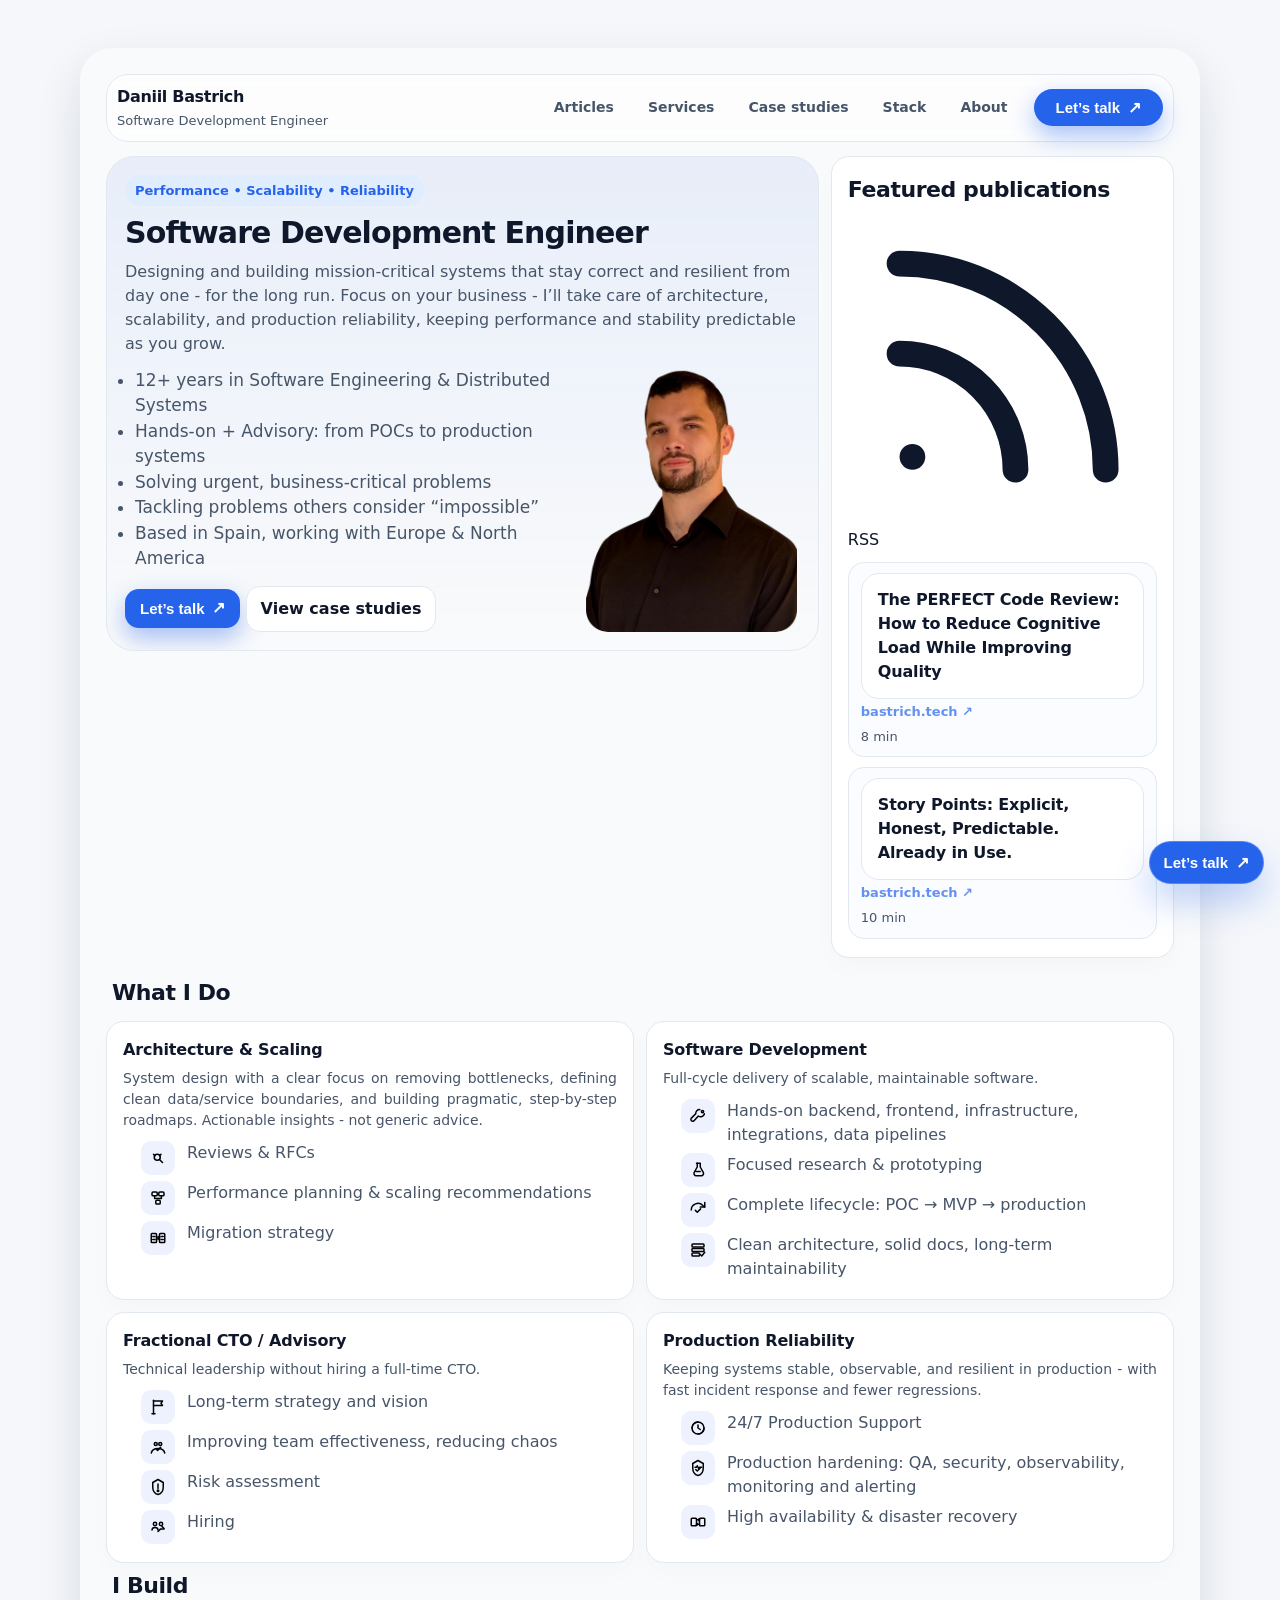
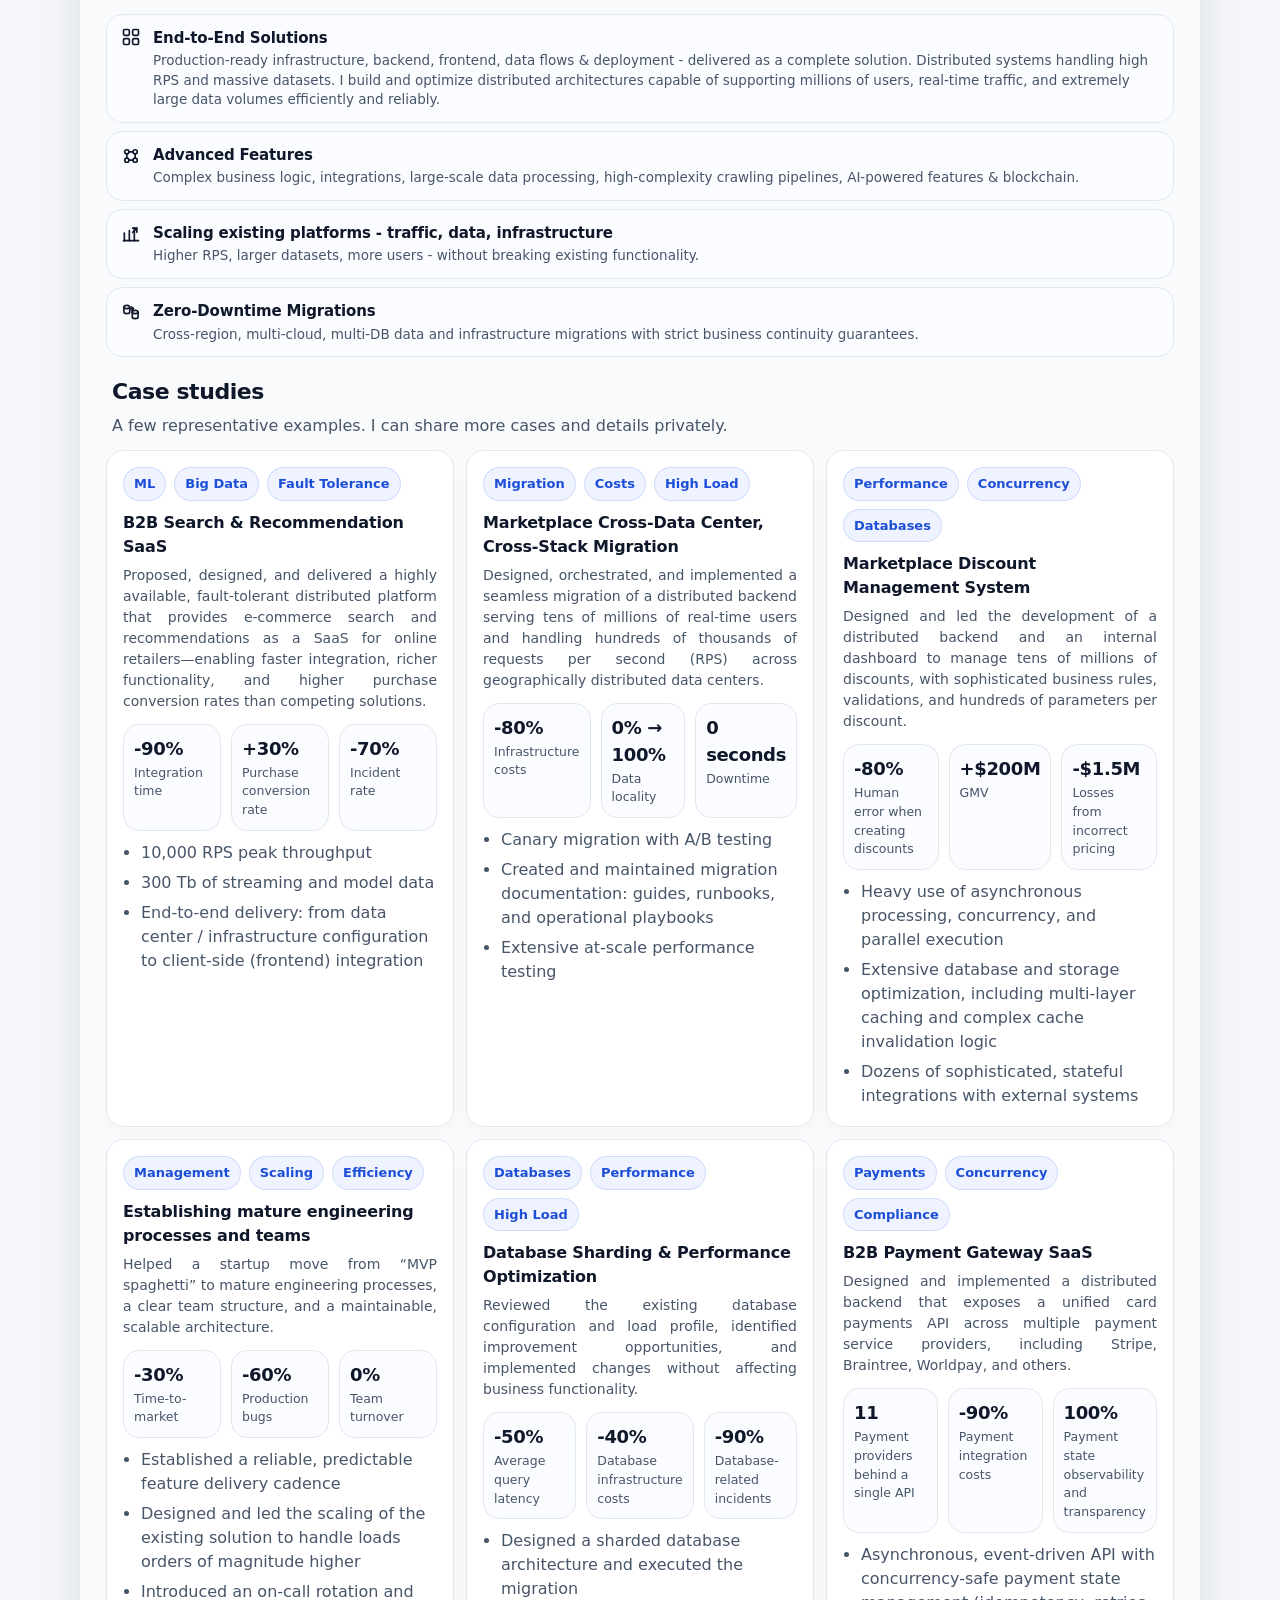
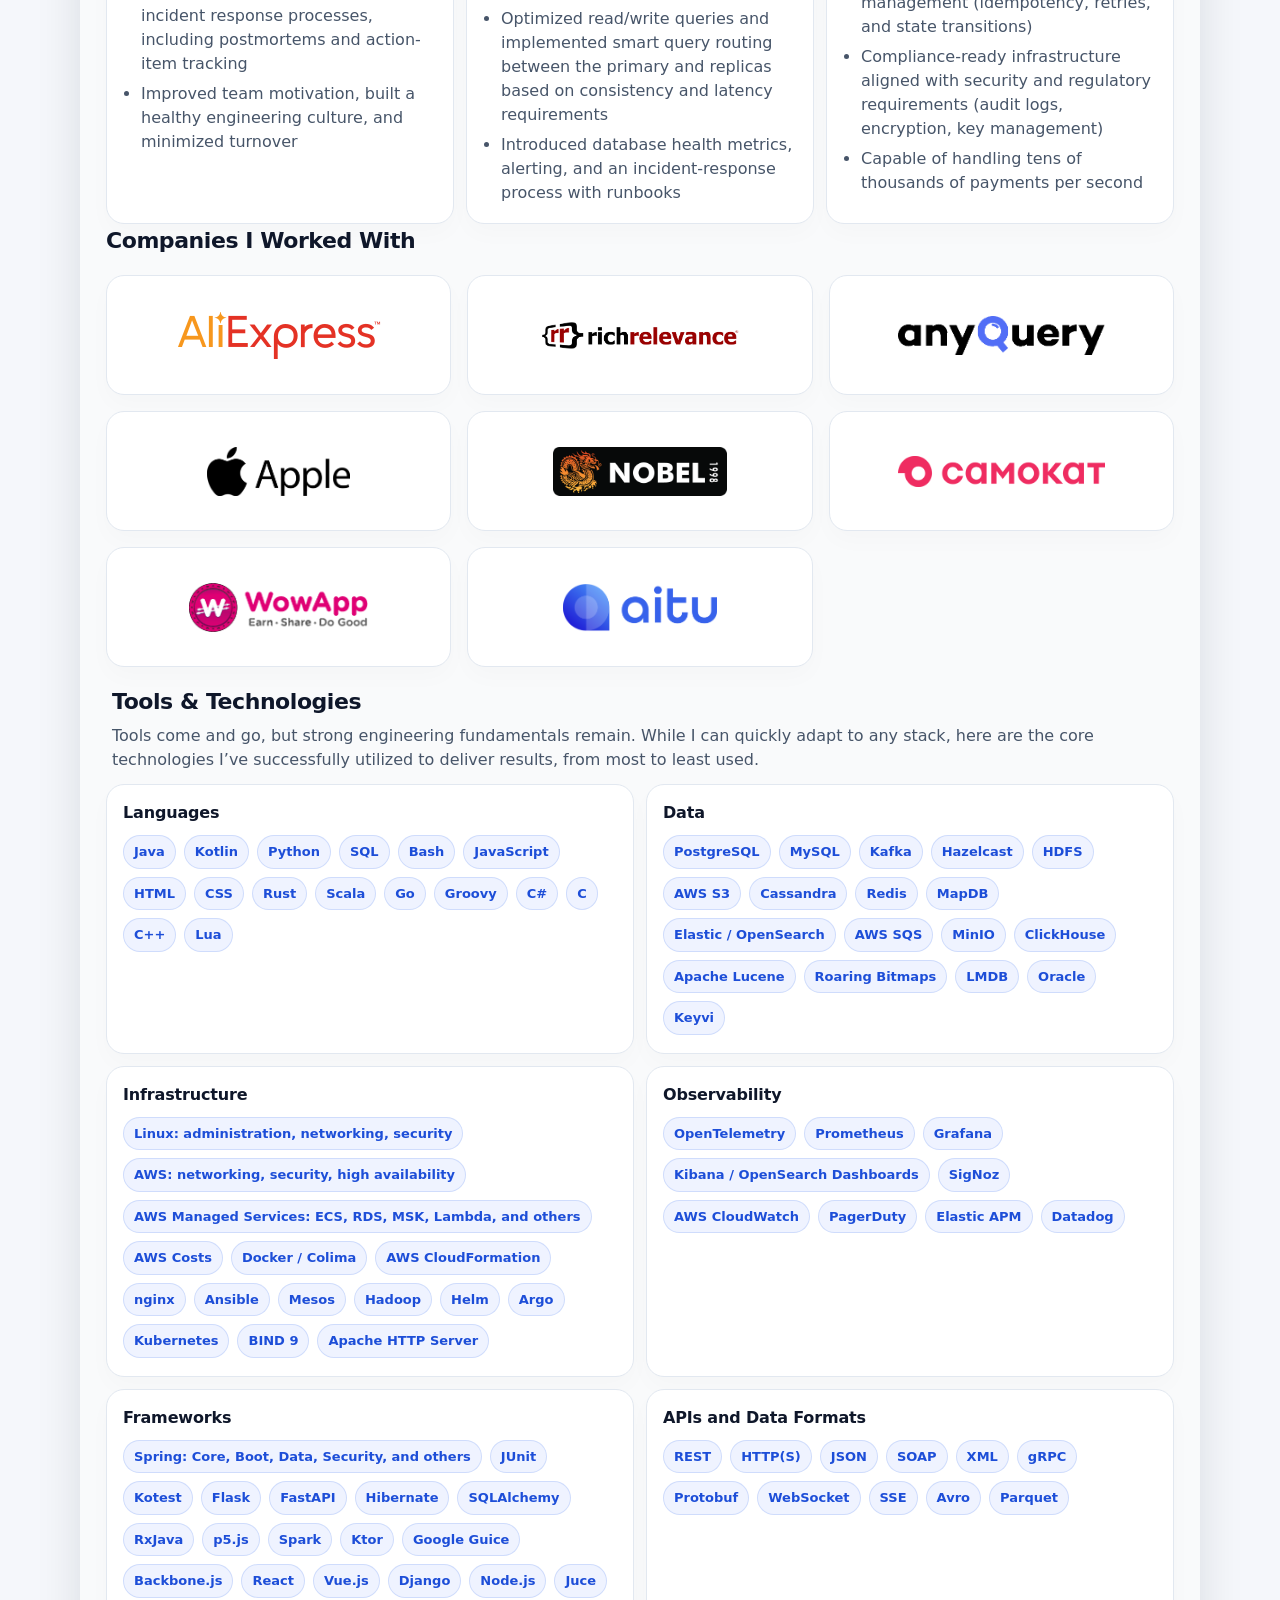
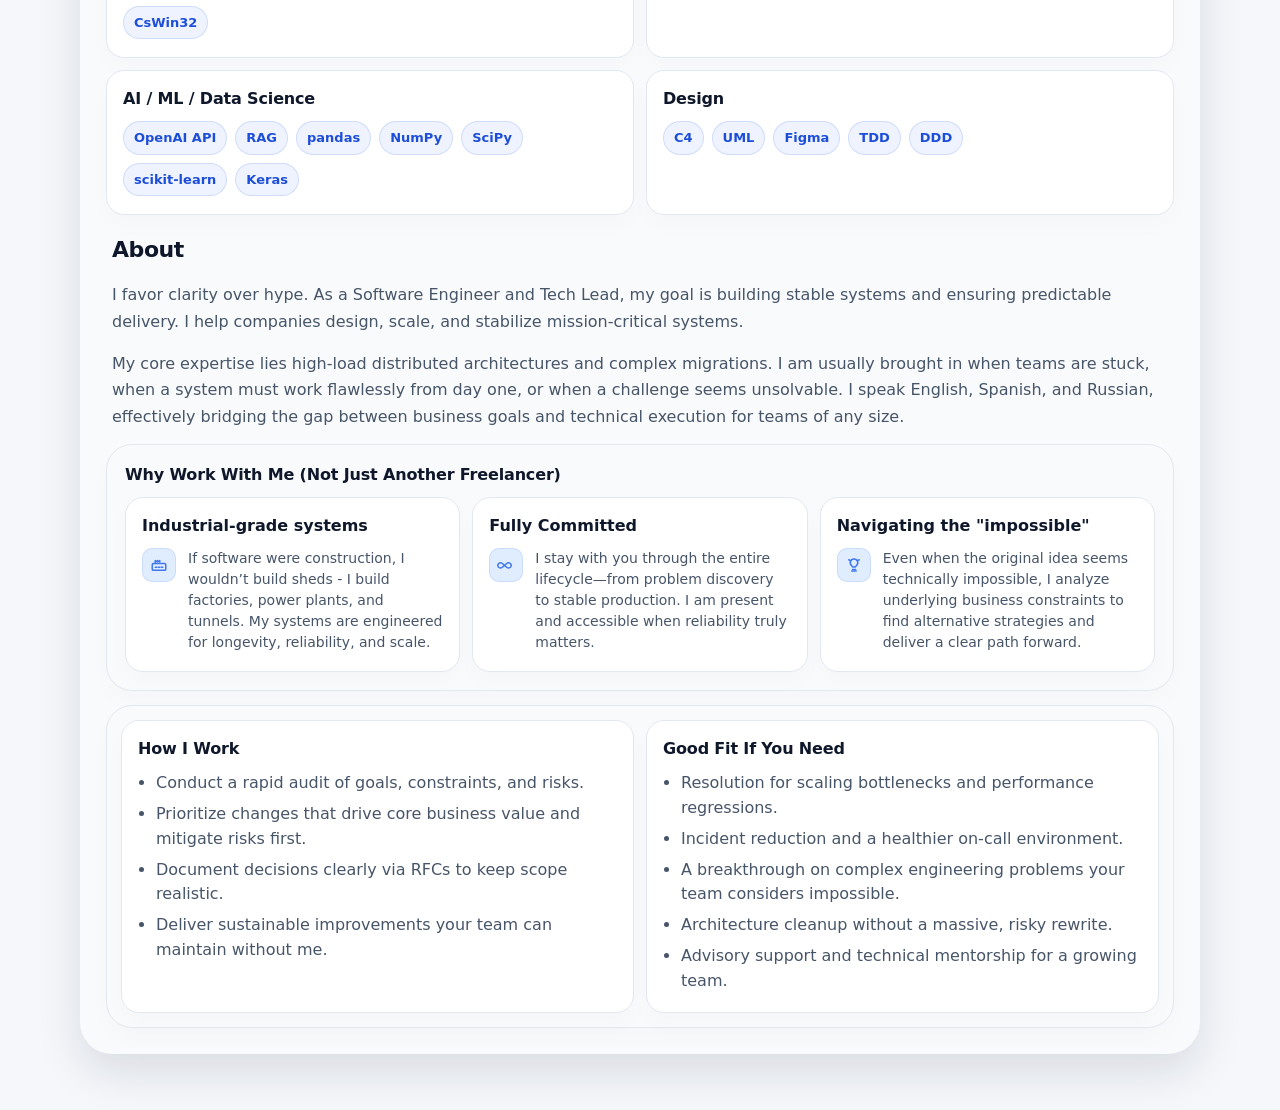
==== commit ccb10ace: "Add RSS and fix typos" ====
--- a/index.html
+++ b/index.html
@@ -15,7 +15,7 @@
             "@context": "https://schema.org",
             "@type": "Person",
             "name": "Daniil Bastrich",
-            "image": "https://bastrich.tech/sd.png",
+            "image": "https://bastrich.tech/img/sd.png",
             "jobTitle": "Software Development Engineer",
             "url": "https://bastrich.tech",
             "description": "I help companies solve hard engineering problems, deliver robust long-term architecture, and achieve predictable performance and stability as their platforms grow.",
@@ -49,6 +49,7 @@
     <link rel="icon" type="image/svg+xml" href="favicon.svg">
     <link rel="icon" type="image/x-icon" sizes="any" href="favicon.ico">
     <link rel="canonical" href="https://bastrich.tech">
+    <link rel="alternate" type="application/rss+xml" title="Daniil Bastrich" href="https://bastrich.tech/rss.xml">
     <meta name="viewport" content="width=device-width, initial-scale=1">
     <link rel="stylesheet" href="css/main/main.css">
 </head>
@@ -119,8 +120,12 @@
 
                 <aside class="featured" id="articles" aria-label="Featured articles">
                     <div class="card card--tight">
-                        <div class="section-head section-head--tight">
+                        <div class="section-head section-head--tight section-head--with-action">
                             <h2 class="section-title">Featured publications</h2>
+                            <a class="rss-link" href="/rss.xml" title="Subscribe with a feed reader">
+                                <svg class="rss-icon" aria-hidden="true" viewBox="0 0 24 24" fill="none" stroke="currentColor" stroke-width="2" stroke-linecap="round" stroke-linejoin="round"><path d="M4 11a9 9 0 0 1 9 9"/><path d="M4 4a16 16 0 0 1 16 16"/><circle cx="5" cy="19" r="1" fill="currentColor" stroke="none"/></svg>
+                                <span>RSS</span>
+                            </a>
                         </div>
 
 
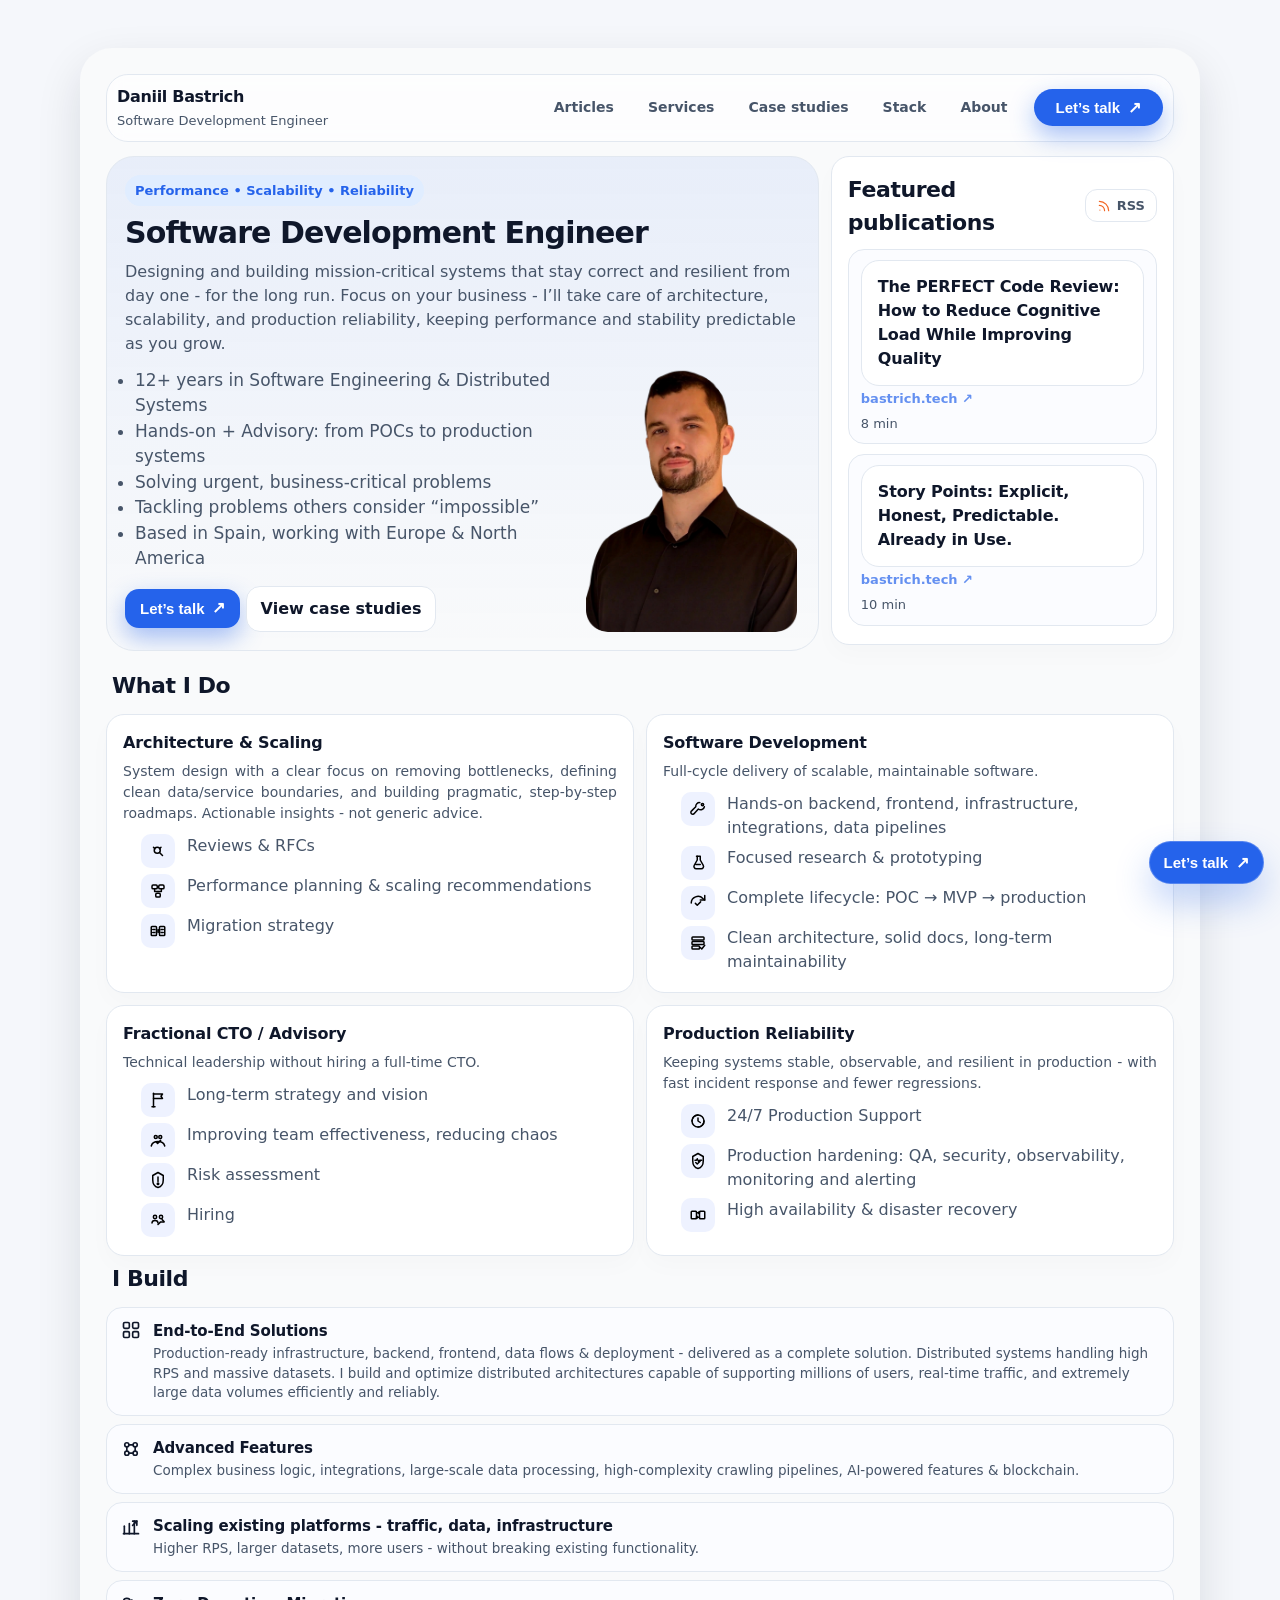
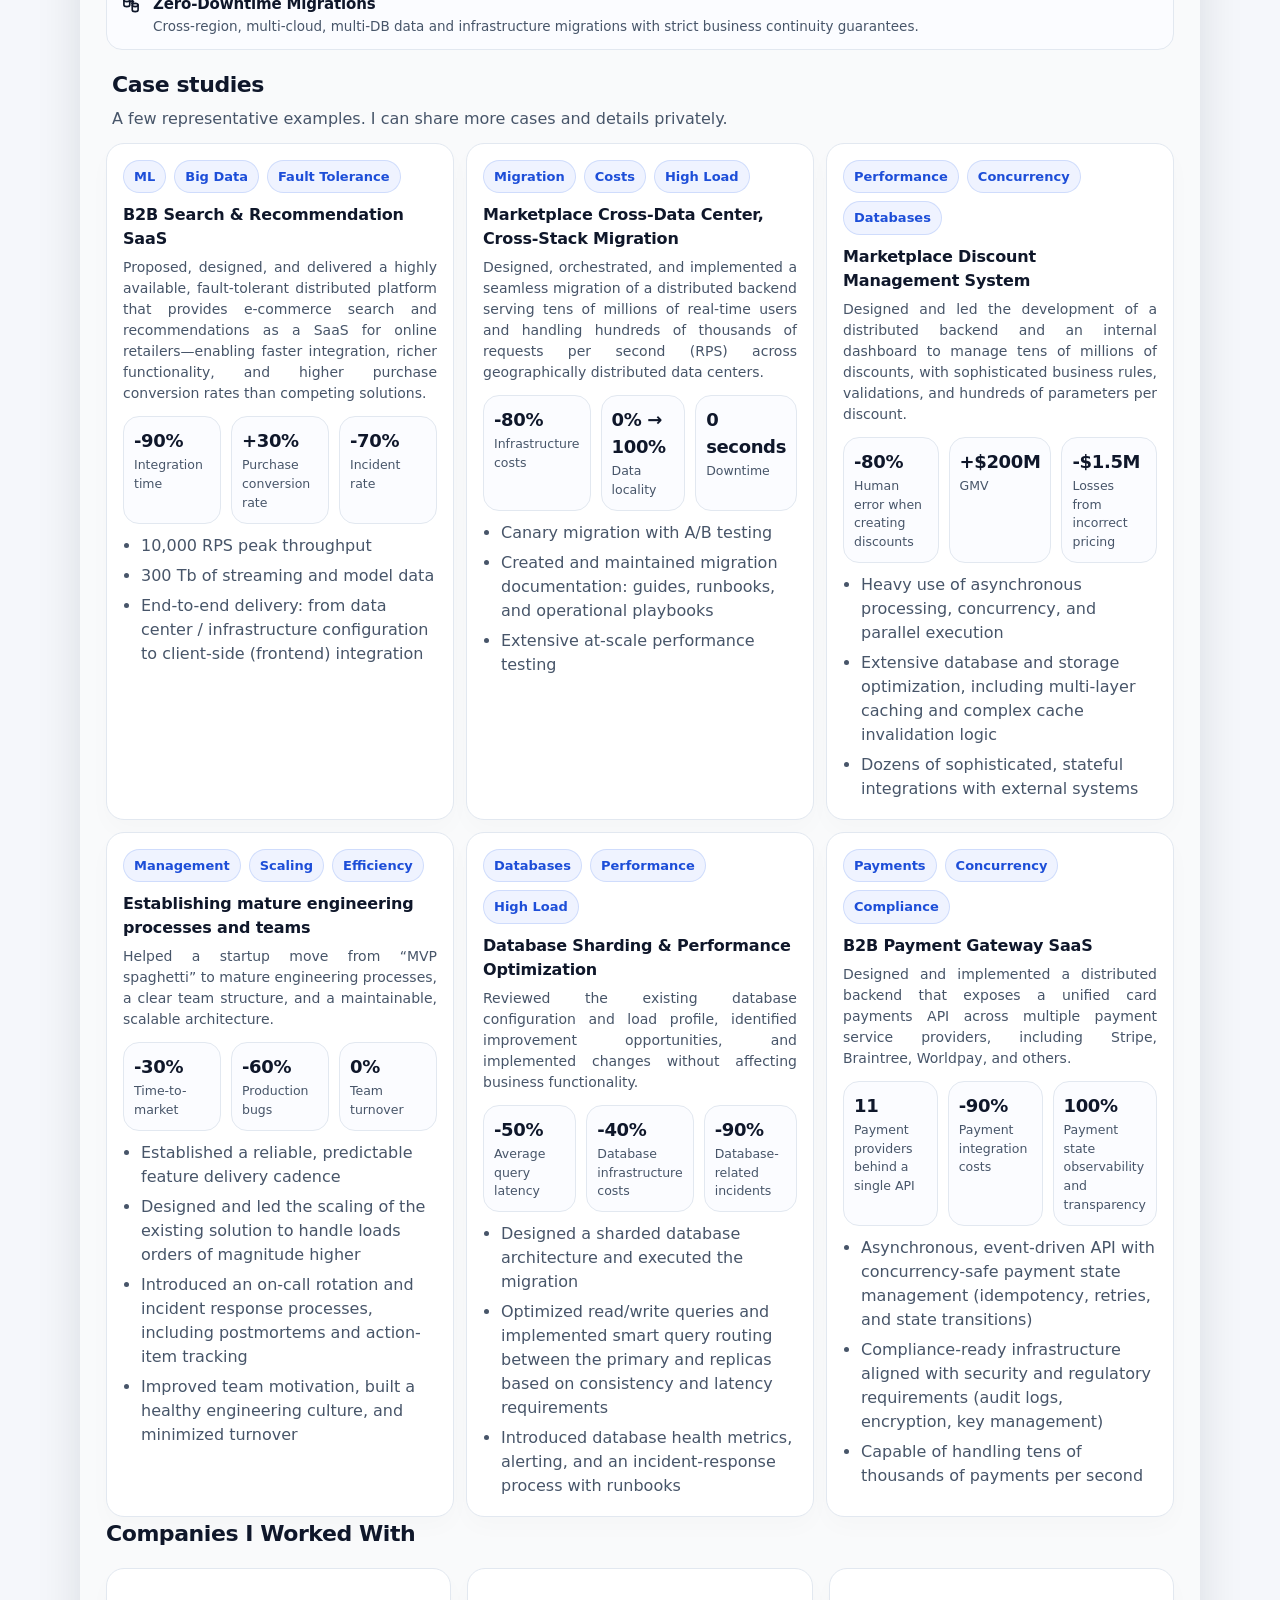
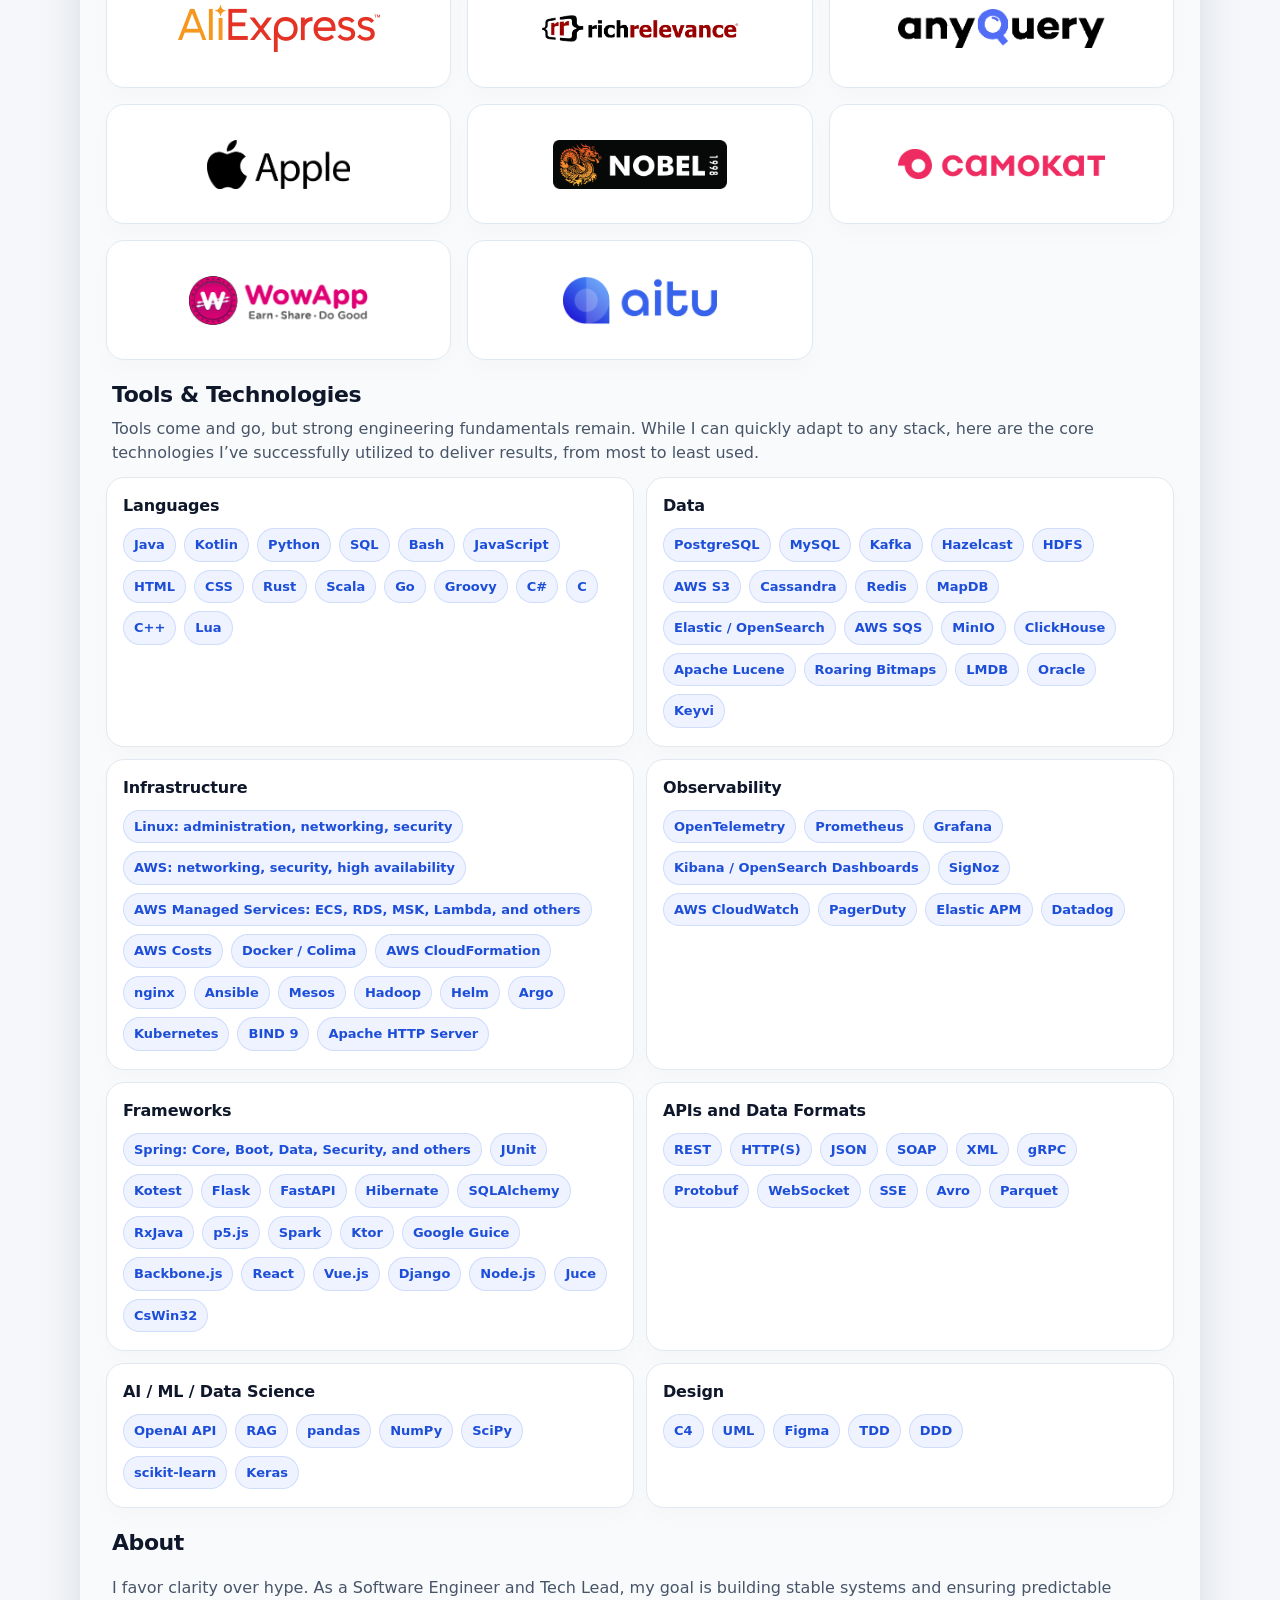
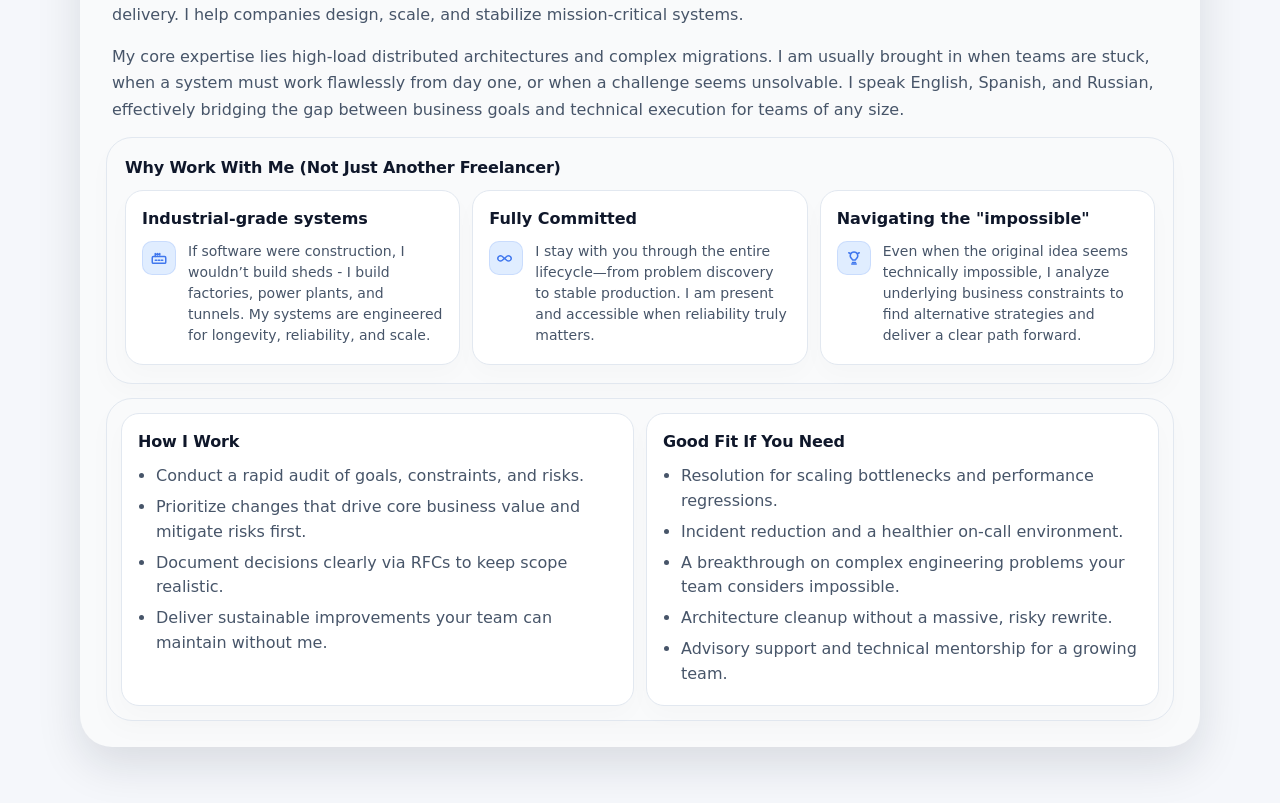
==== commit 710c286c: "Fix errors" ====
--- a/index.html
+++ b/index.html
@@ -15,7 +15,7 @@
             "@context": "https://schema.org",
             "@type": "Person",
             "name": "Daniil Bastrich",
-            "image": "https://bastrich.tech/img/sd.png",
+            "image": "https://bastrich.tech/img/sd.jpg",
             "jobTitle": "Software Development Engineer",
             "url": "https://bastrich.tech",
             "description": "I help companies solve hard engineering problems, deliver robust long-term architecture, and achieve predictable performance and stability as their platforms grow.",
@@ -38,14 +38,16 @@
     <meta name="keywords" content="daniil bastrich, high-load, highload, software development, engineering, distributed systems, migration, team management">
     <meta property="og:title" content="Daniil Bastrich - Software Development Engineer">
     <meta property="og:description" content="I help companies solve hard engineering problems, deliver robust long-term architecture, and achieve predictable performance and stability as their platforms grow.">
-    <meta property="og:image" content="https://bastrich.tech/img/og.png">
+    <meta property="og:image" content="https://bastrich.tech/img/og.jpg">
+    <meta property="og:image:width" content="1200">
+    <meta property="og:image:height" content="630">
     <meta property="og:url" content="https://bastrich.tech">
     <meta property="og:type" content="website">
     <meta property="og:site_name" content="Daniil Bastrich - Software Development Engineer">
     <meta name="twitter:card" content="summary_large_image">
     <meta name="twitter:title" content="Daniil Bastrich - Software Development Engineer">
     <meta name="twitter:description" content="I help companies solve hard engineering problems, deliver robust long-term architecture, and achieve predictable performance and stability as their platforms grow.">
-    <meta name="twitter:image" content="https://bastrich.tech/img/og.png">
+    <meta name="twitter:image" content="https://bastrich.tech/img/og.jpg">
     <link rel="icon" type="image/svg+xml" href="favicon.svg">
     <link rel="icon" type="image/x-icon" sizes="any" href="favicon.ico">
     <link rel="canonical" href="https://bastrich.tech">
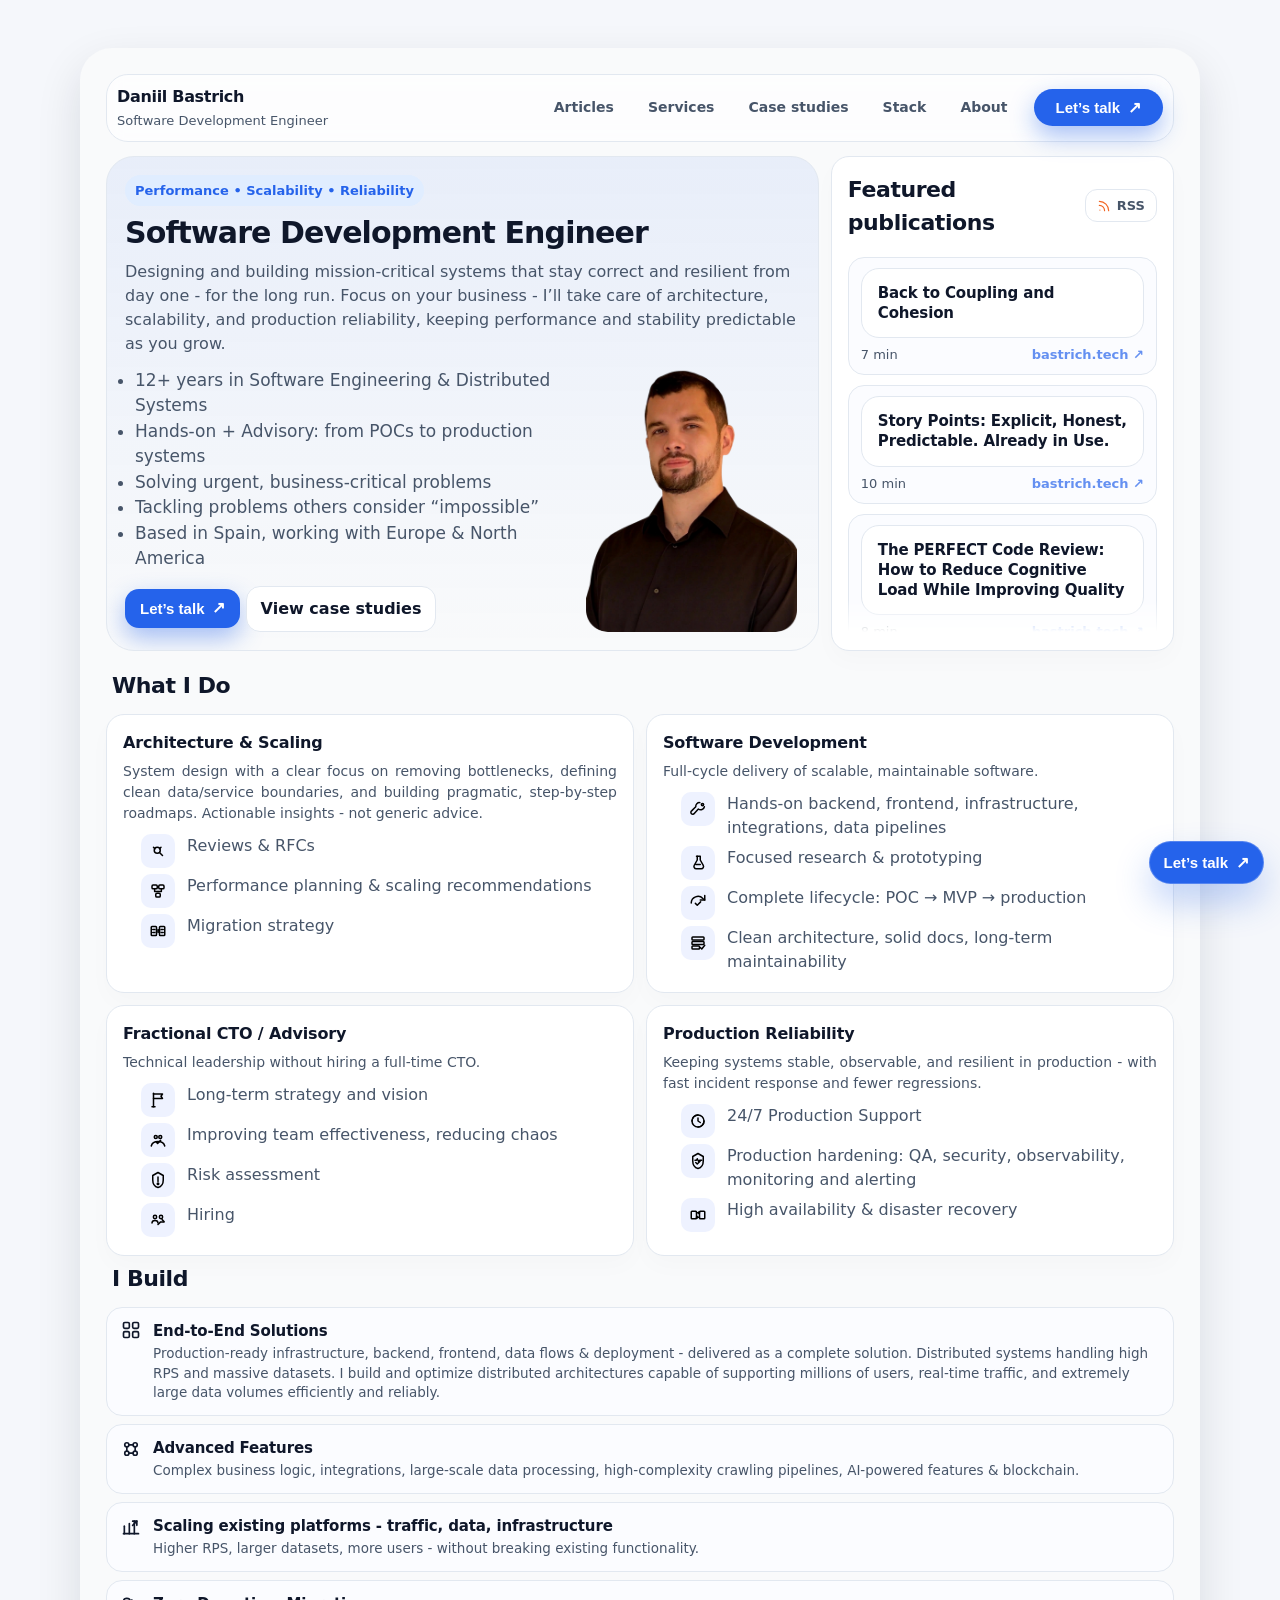
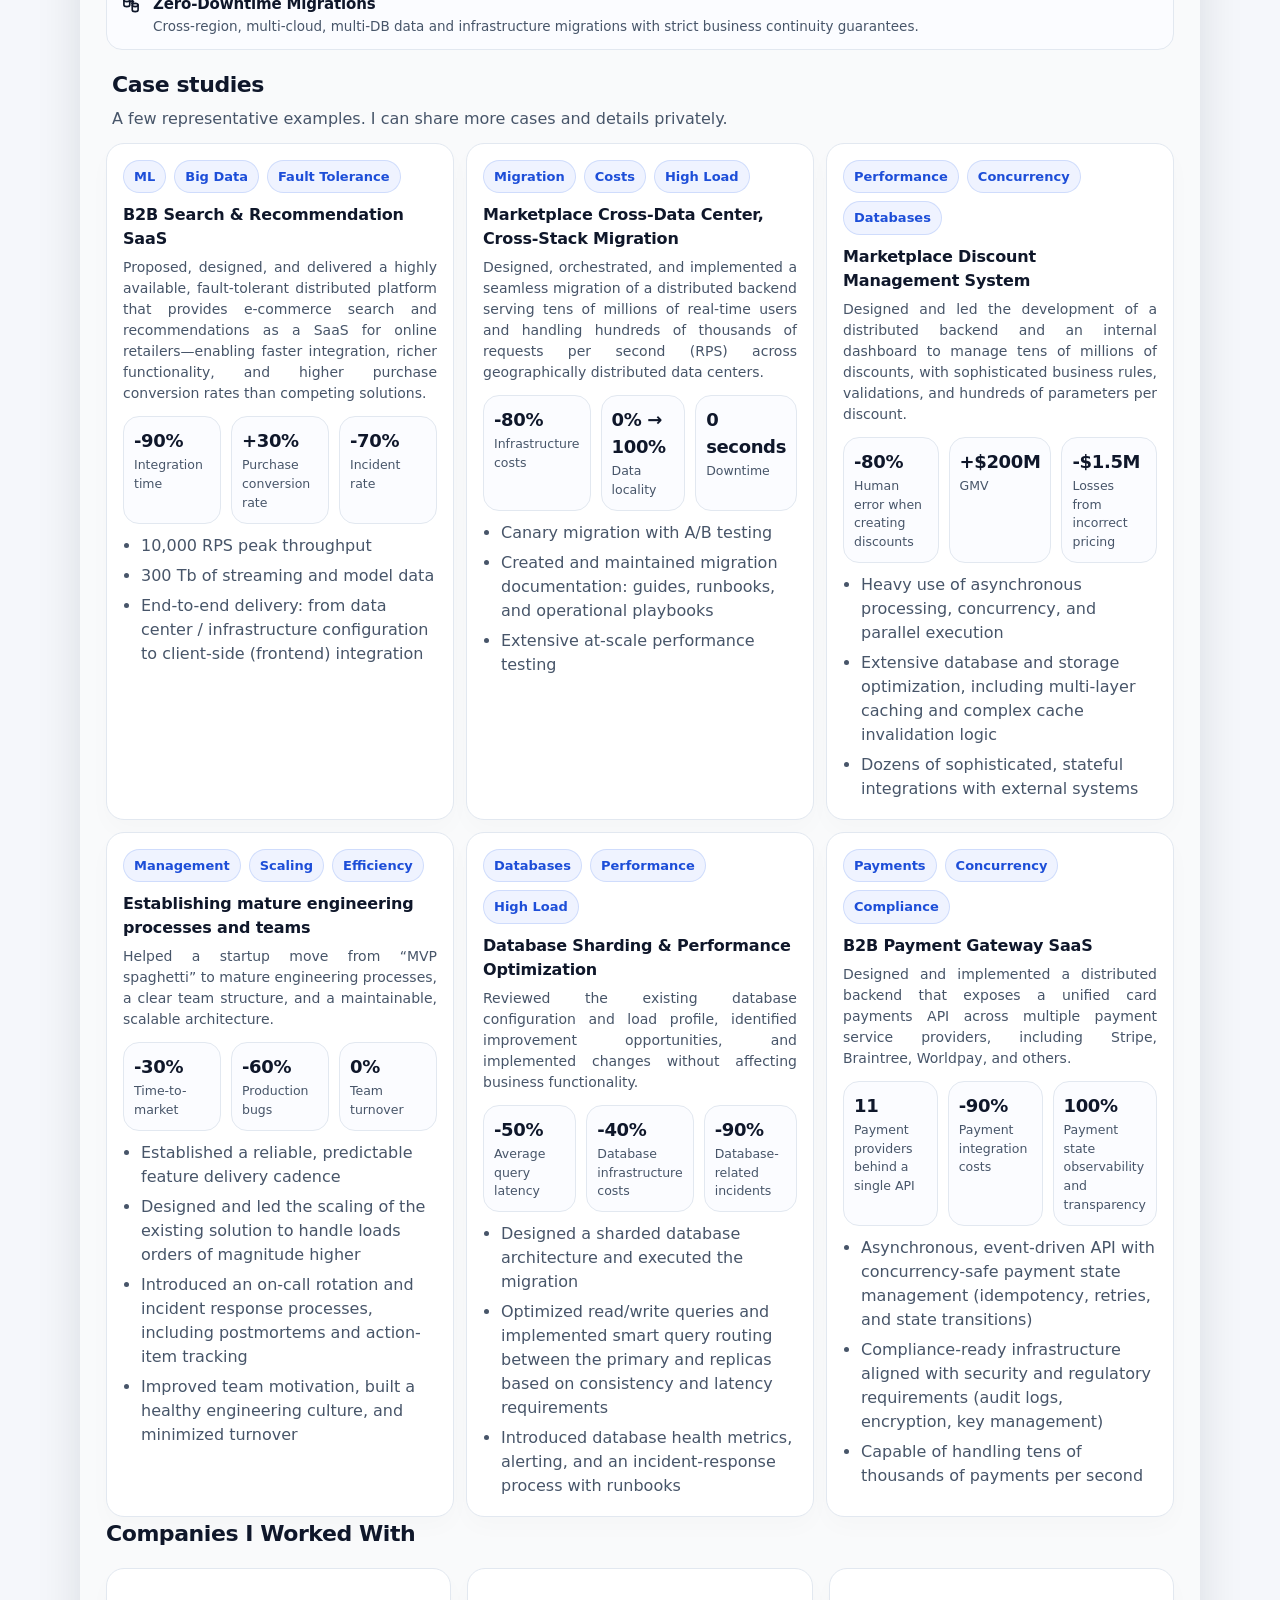
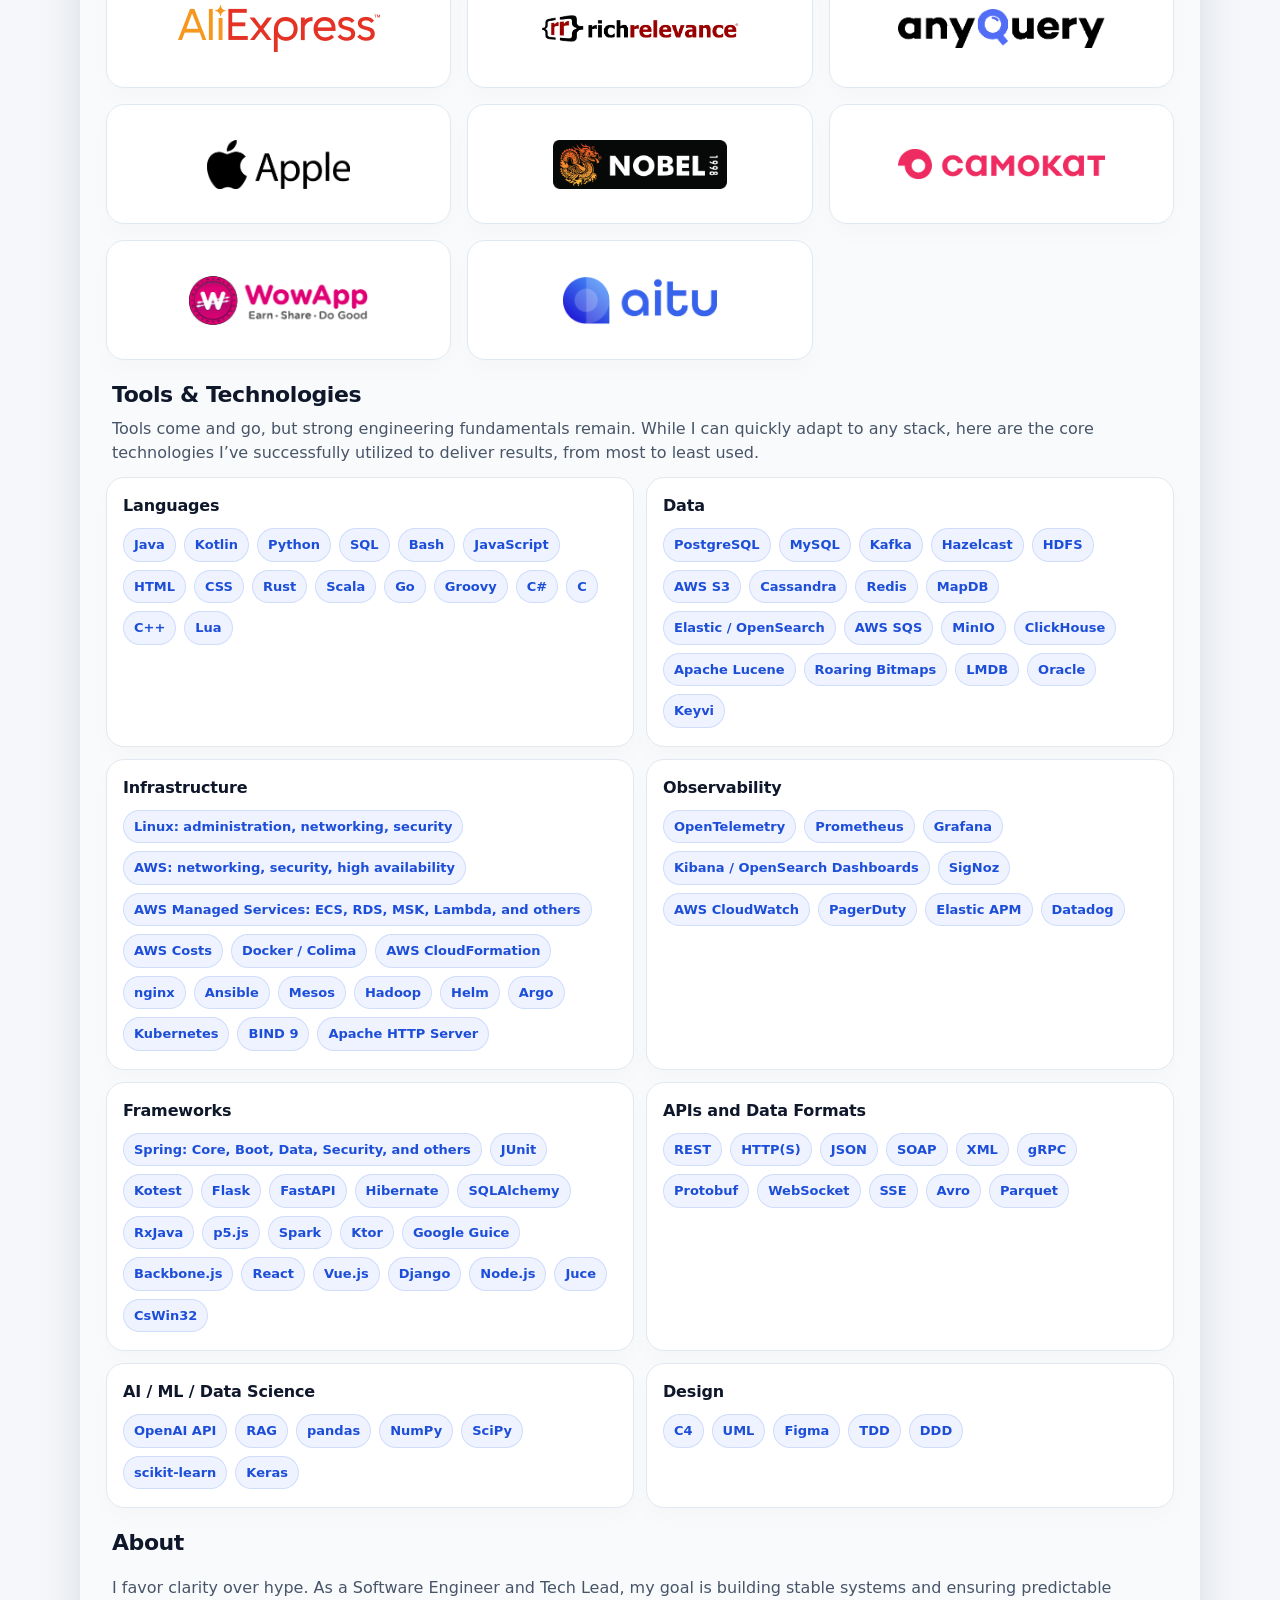
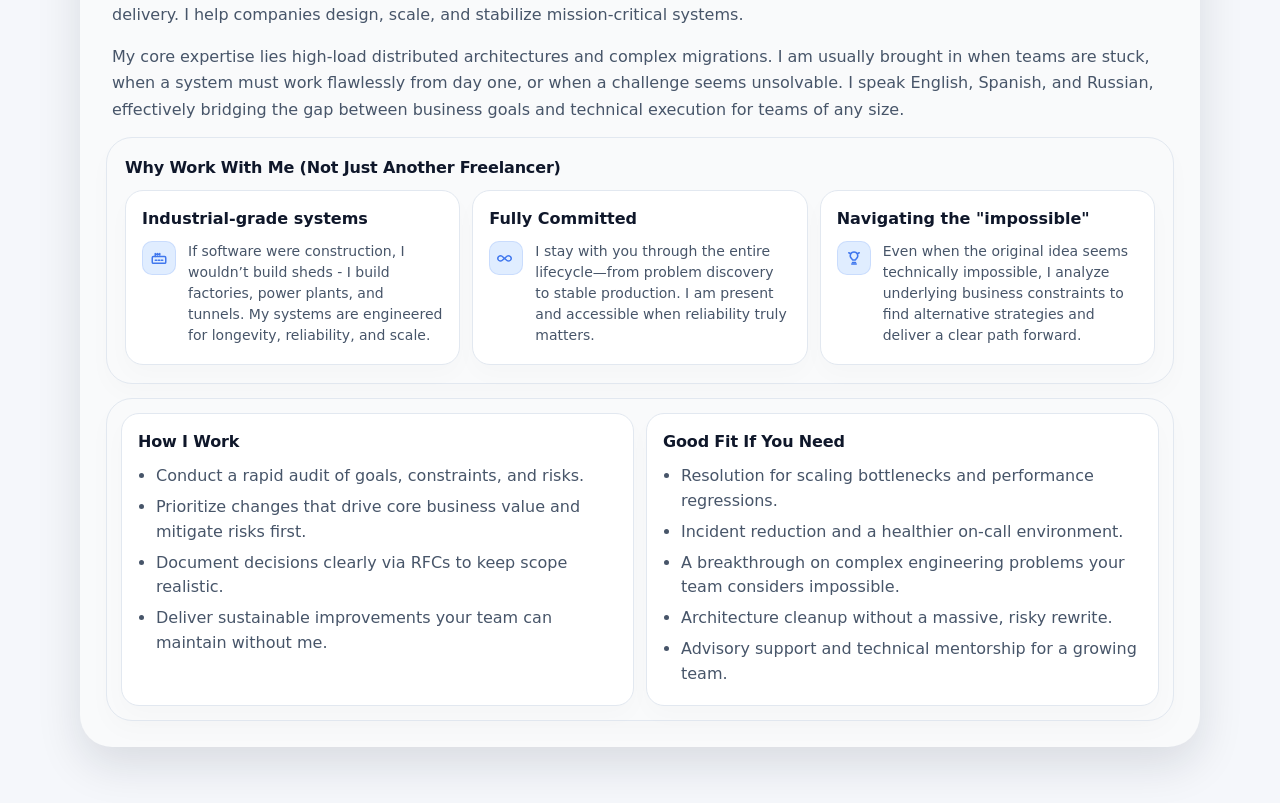
==== commit 25f23fa0: "Add new article to the main page" ====
--- a/index.html
+++ b/index.html
@@ -133,21 +133,30 @@
 
                         <ol class="article-list">
                             <li class="article-item">
-                                <a href="https://bastrich.tech/perfect-code-review/">
+                                <a href="/coupling-and-cohesion/">
+                                    <div class="article-link">
+                                        Back to Coupling and Cohesion
+                                    </div>
+                                    <span class="article-link-platform">bastrich.tech ↗</span>
+                                    <div class="article-meta">7 min</div>
+                                </a>
+                            </li>
+                            <li class="article-item">
+                                <a href="/story-points/">
+                                    <div class="article-link">
+                                        Story Points: Explicit, Honest, Predictable. Already in Use.
+                                    </div>
+                                    <span class="article-link-platform">bastrich.tech ↗</span>
+                                    <div class="article-meta">10 min</div>
+                                </a>
+                            </li>
+                            <li class="article-item">
+                                <a href="/perfect-code-review/">
                                     <div class="article-link">
                                         The PERFECT Code Review: How to Reduce Cognitive Load While Improving Quality
                                     </div>
                                     <span class="article-link-platform">bastrich.tech ↗</span>
                                     <div class="article-meta">8 min</div>
-                                </a>
-                            </li>
-                            <li class="article-item">
-                                <a href="https://bastrich.tech/story-points/">
-                                    <div class="article-link">
-                                        Story Points: Explicit, Honest, Predictable. Already in Use.
-                                    </div>
-                                    <span class="article-link-platform">bastrich.tech ↗</span>
-                                    <div class="article-meta">10 min</div>
                                 </a>
                             </li>
                         </ol>
@@ -549,7 +558,7 @@
                         </div>
                     </a>
                     <a class="company-card"
-                       href="https://anyquery.diginetica.com"
+                       href="https://anyplatform.ru"
                        target="_blank"
                        rel="nofollow noopener noreferrer"
                        referrerpolicy="no-referrer">
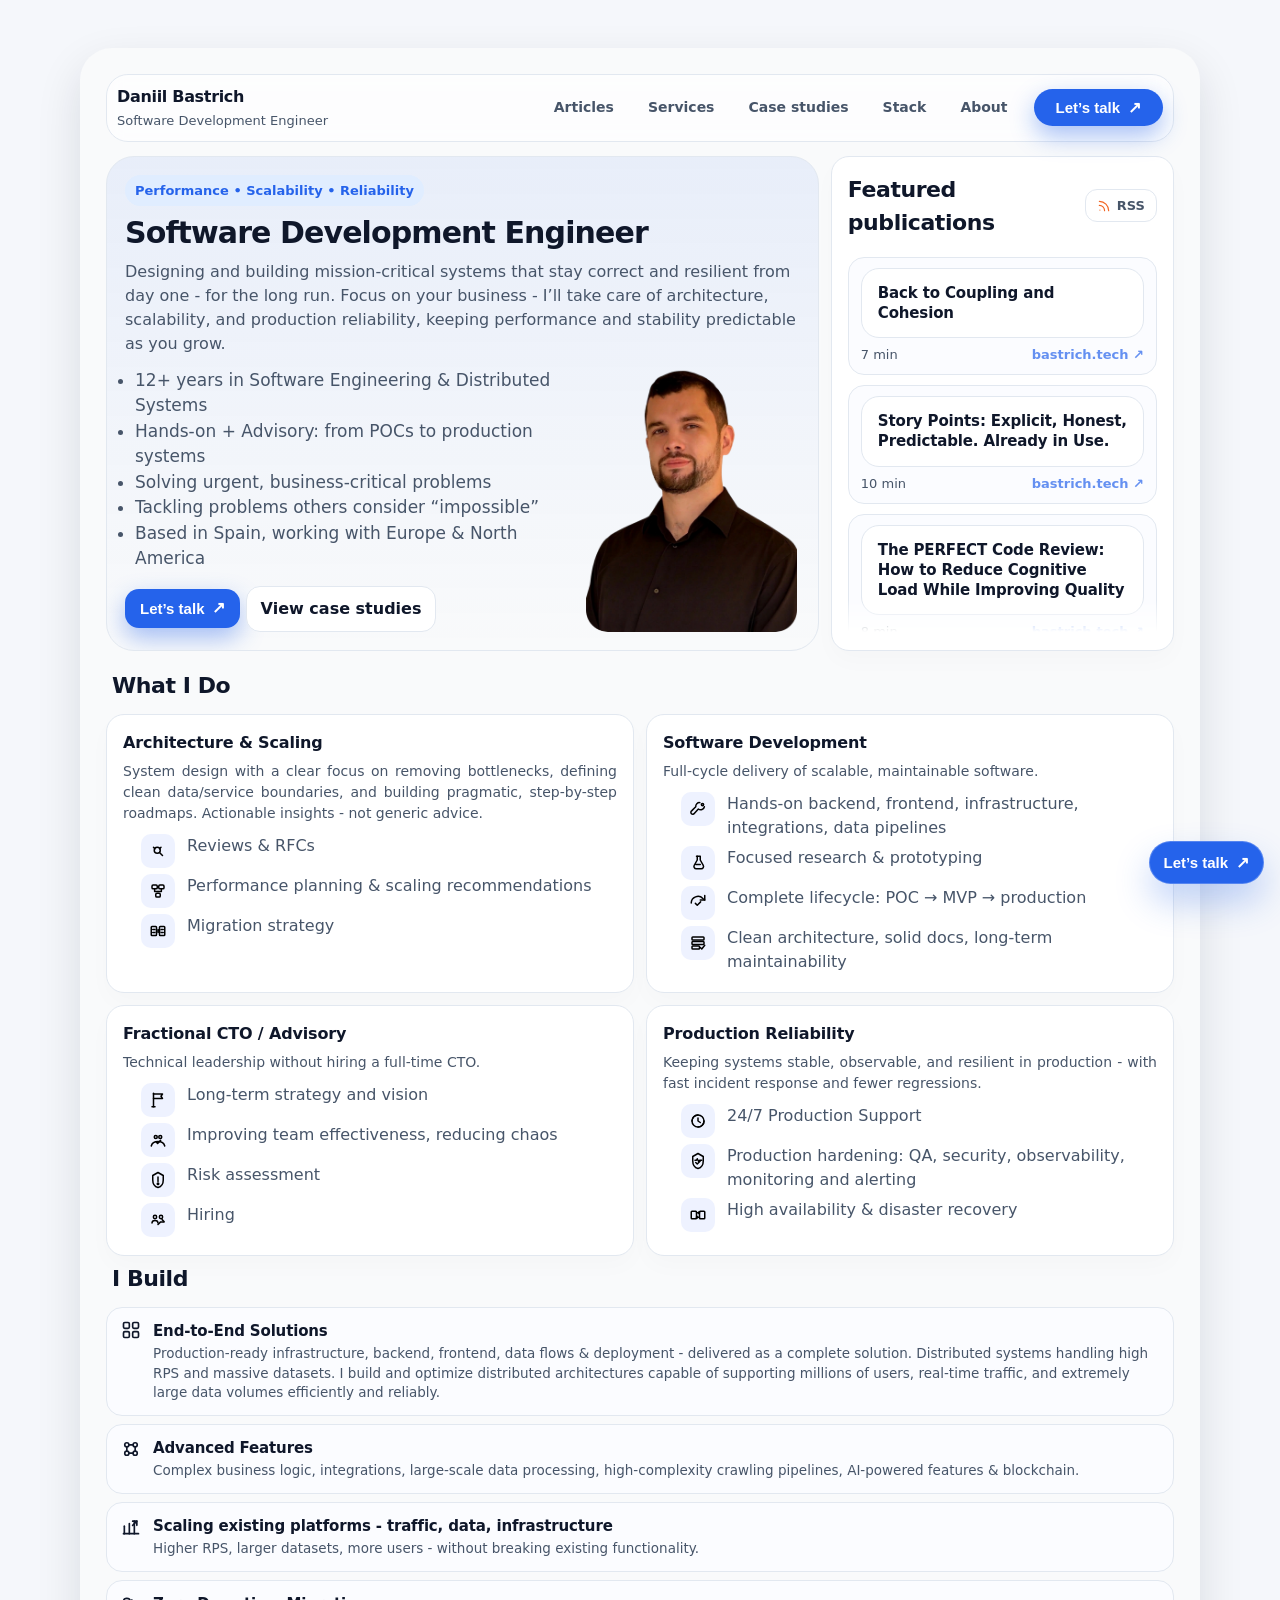
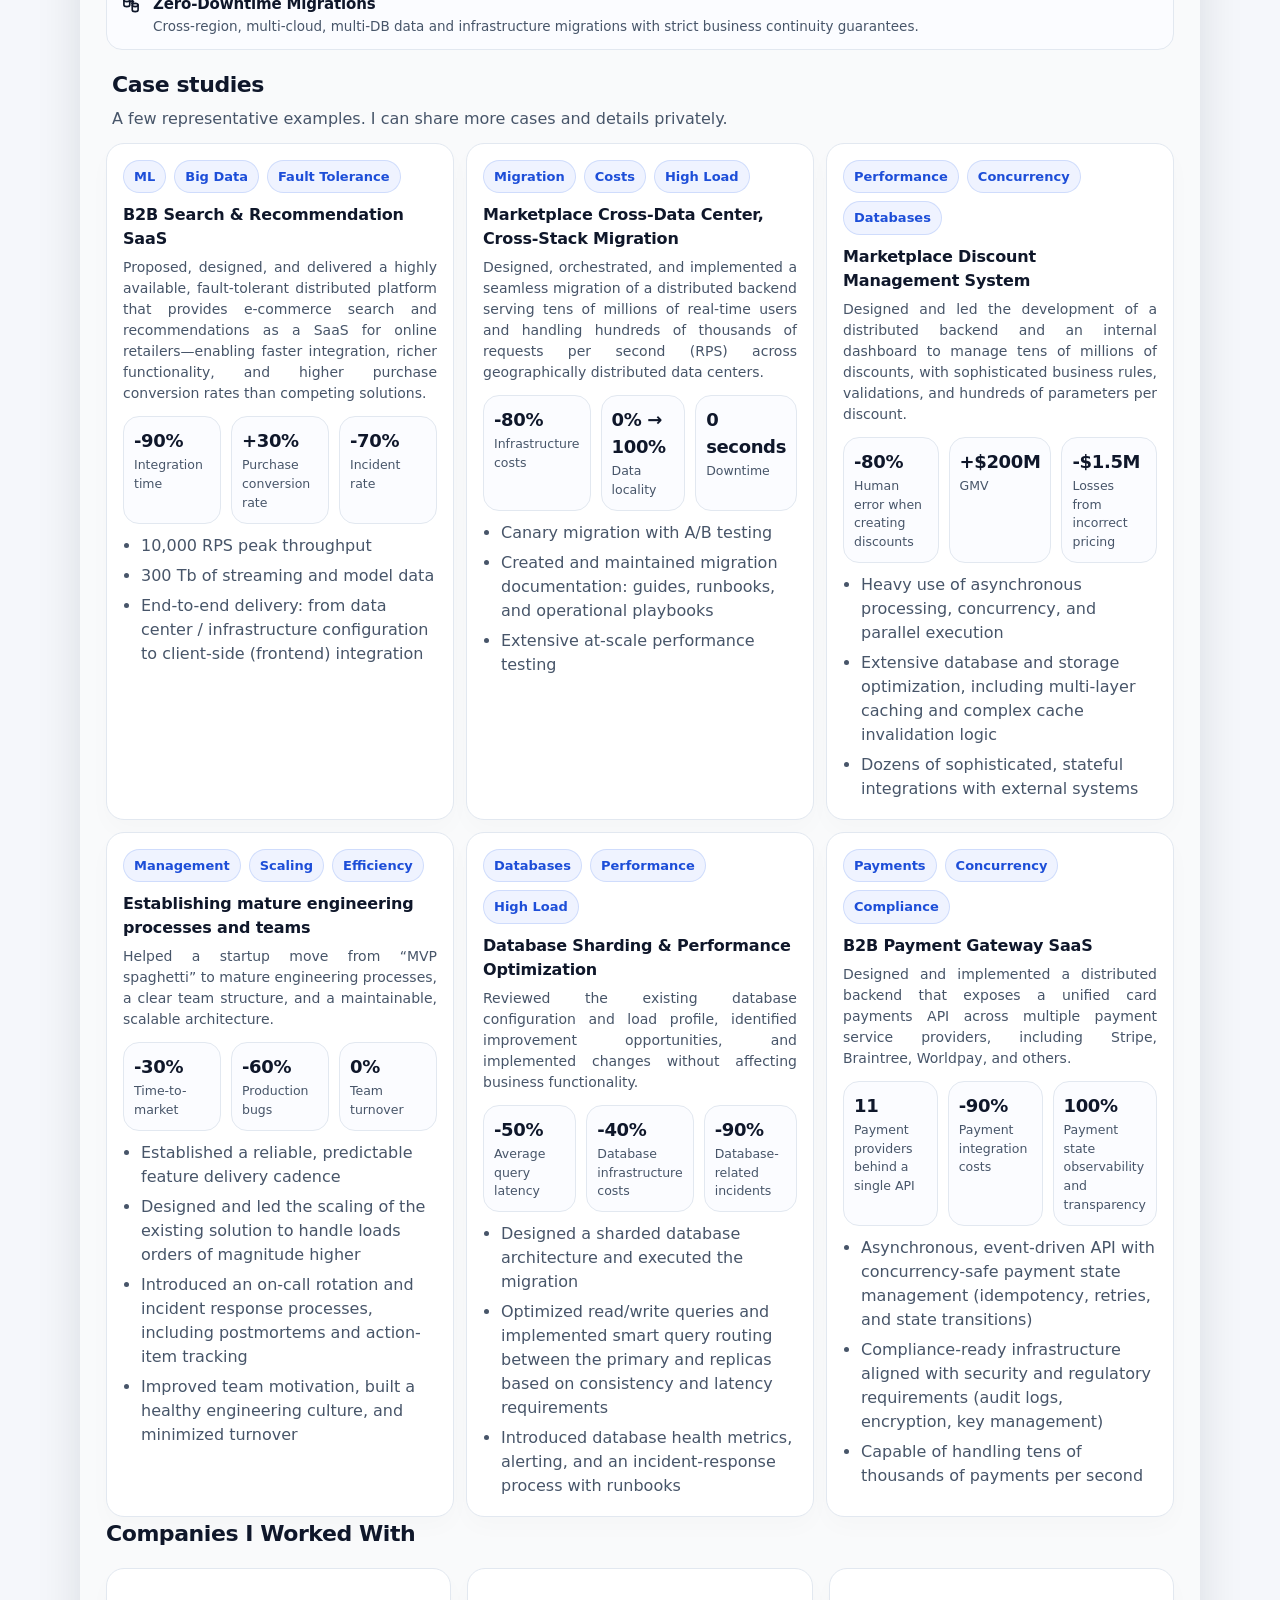
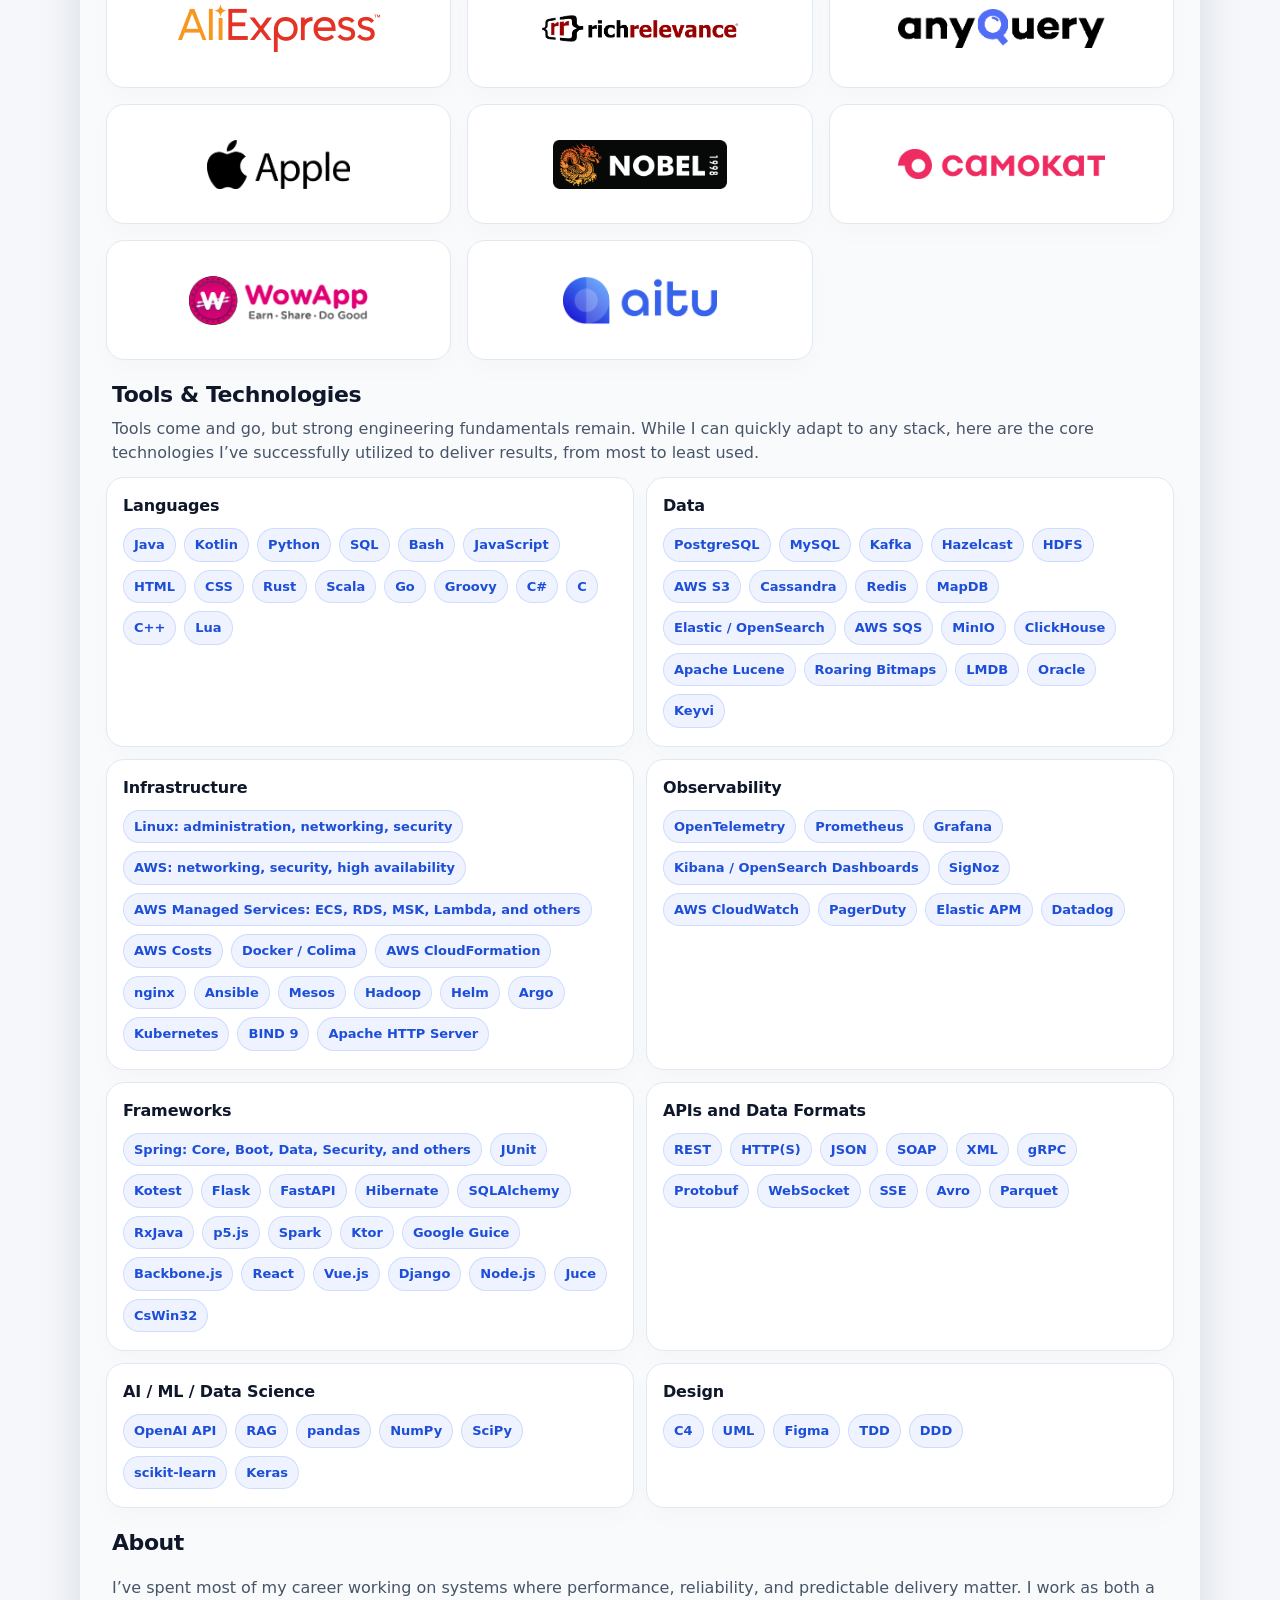
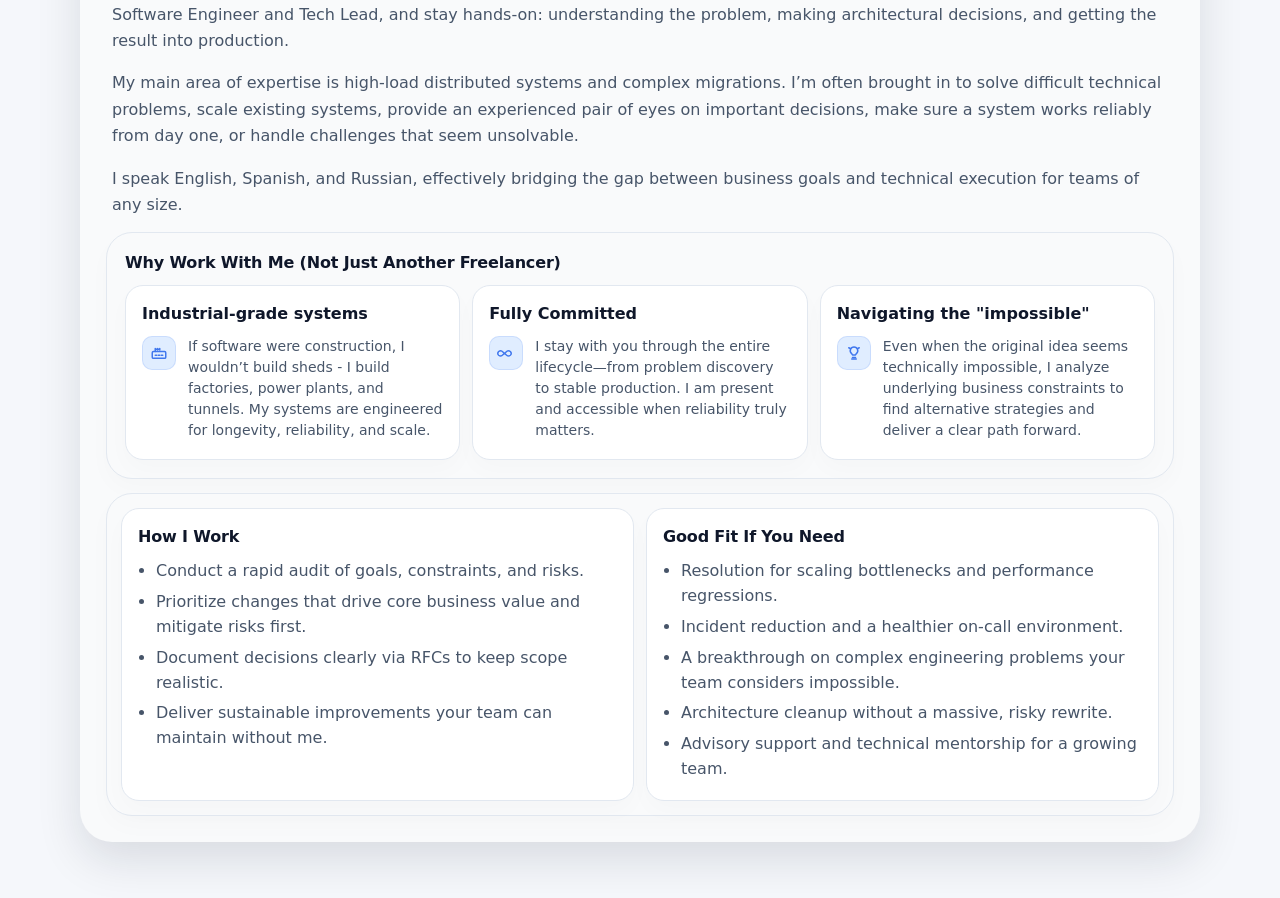
==== commit be644ab8: "Change About" ====
--- a/index.html
+++ b/index.html
@@ -3,13 +3,6 @@
 <head>
     <meta charset="UTF-8">
 
-    <!-- Google Tag Manager -->
-    <script>(function(w,d,s,l,i){w[l]=w[l]||[];w[l].push({'gtm.start':
-            new Date().getTime(),event:'gtm.js'});var f=d.getElementsByTagName(s)[0],
-        j=d.createElement(s),dl=l!='dataLayer'?'&l='+l:'';j.async=true;j.src=
-        'https://www.googletagmanager.com/gtm.js?id='+i+dl;f.parentNode.insertBefore(j,f);
-    })(window,document,'script','dataLayer','GTM-MG7SWW8J');</script>
-    <!-- End Google Tag Manager -->
     <script type="application/ld+json">
         {
             "@context": "https://schema.org",
@@ -56,10 +49,6 @@
     <link rel="stylesheet" href="css/main/main.css">
 </head>
 <body>
-<!-- Google Tag Manager (noscript) -->
-<noscript><iframe src="https://www.googletagmanager.com/ns.html?id=GTM-MG7SWW8J"
-                  height="0" width="0" style="display:none;visibility:hidden"></iframe></noscript>
-<!-- End Google Tag Manager (noscript) -->
 <div class="page">
     <div class="shell">
         <header class="header">
@@ -779,11 +768,15 @@
                     <h2 class="section-title">About</h2>
 
                     <p class="section-subtitle">
-                        I favor clarity over hype. As a Software Engineer and Tech Lead, my goal is building stable systems and ensuring predictable delivery. I help companies design, scale, and stabilize mission-critical systems.
+                        I’ve spent most of my career working on systems where performance, reliability, and predictable delivery matter. I work as both a Software Engineer and Tech Lead, and stay hands-on: understanding the problem, making architectural decisions, and getting the result into production.
                     </p>
 
                     <p class="section-subtitle">
-                        My core expertise lies high-load distributed architectures and complex migrations. I am usually brought in when teams are stuck, when a system must work flawlessly from day one, or when a challenge seems unsolvable. I speak English, Spanish, and Russian, effectively bridging the gap between business goals and technical execution for teams of any size.
+                        My main area of expertise is high-load distributed systems and complex migrations. I’m often brought in to solve difficult technical problems, scale existing systems, provide an experienced pair of eyes on important decisions, make sure a system works reliably from day one, or handle challenges that seem unsolvable.
+                    </p>
+
+                    <p class="section-subtitle">
+                        I speak English, Spanish, and Russian, effectively bridging the gap between business goals and technical execution for teams of any size.
                     </p>
                 </header>
 
